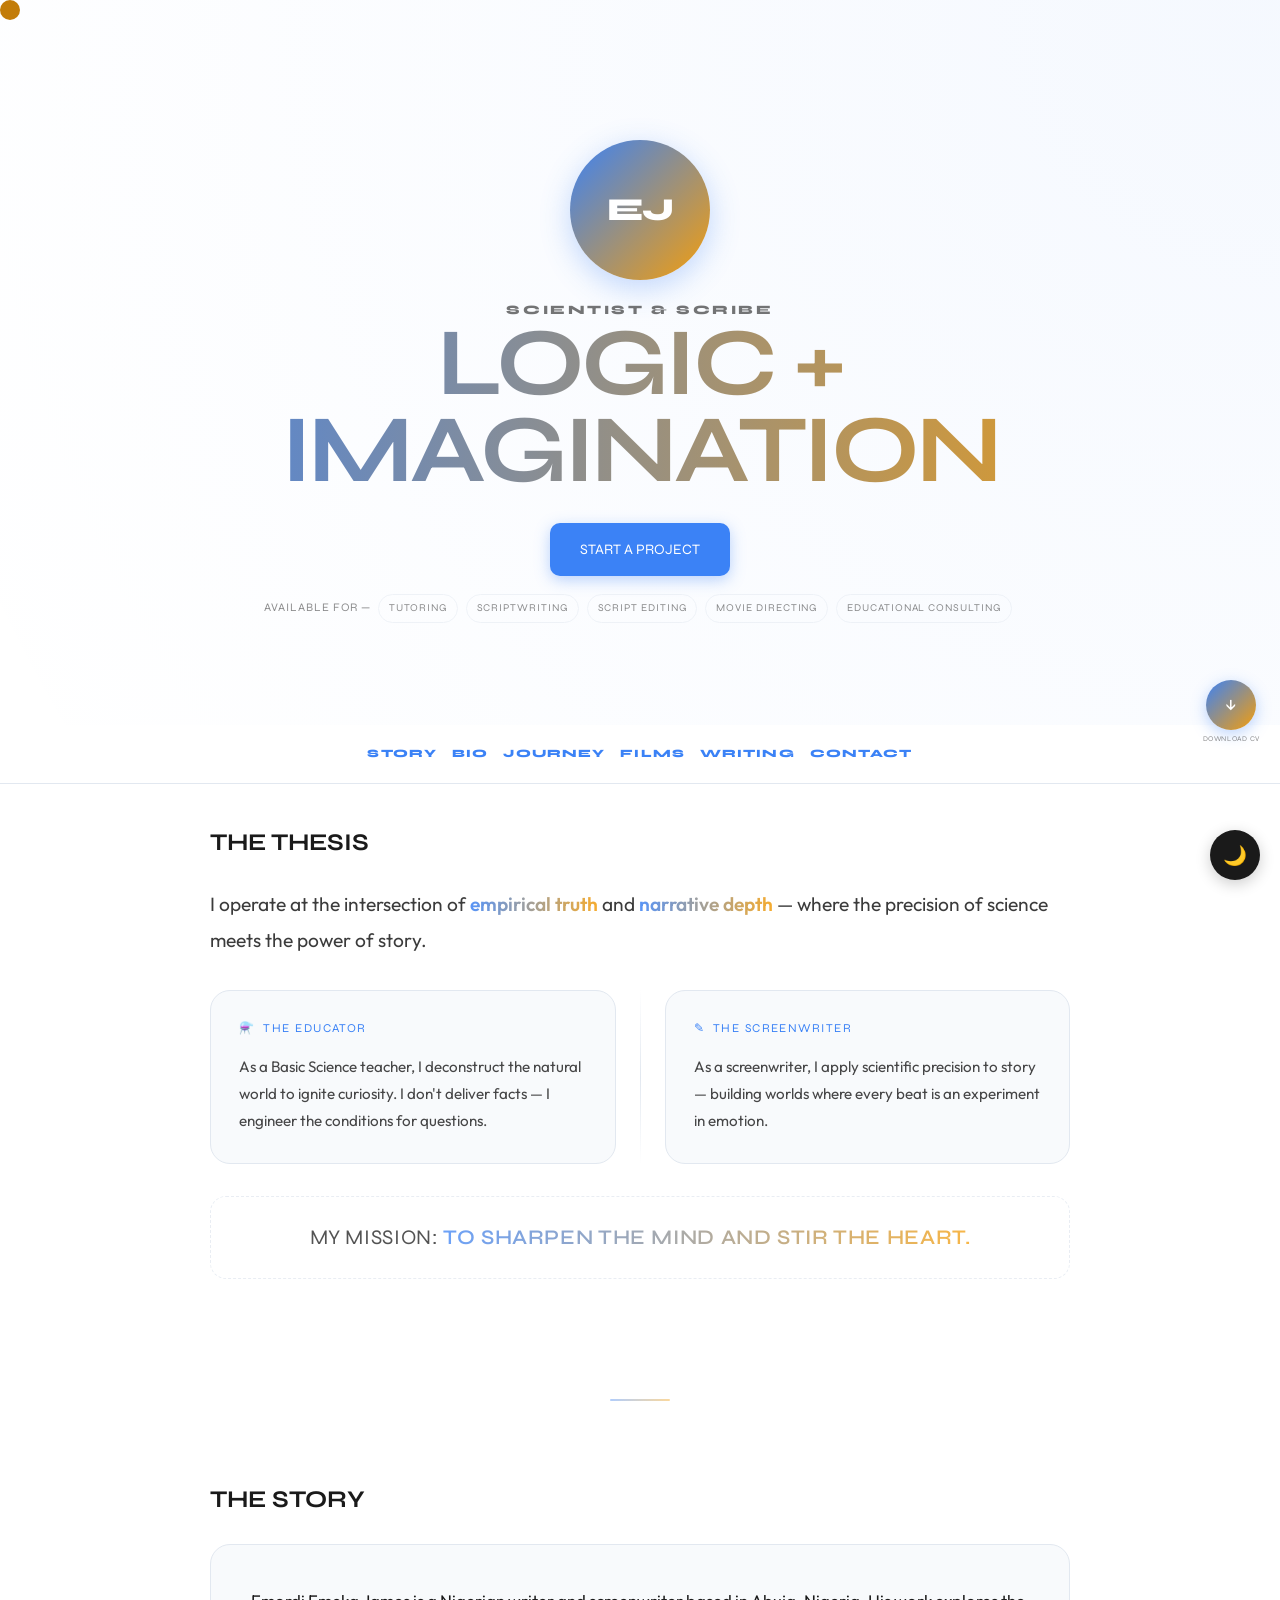
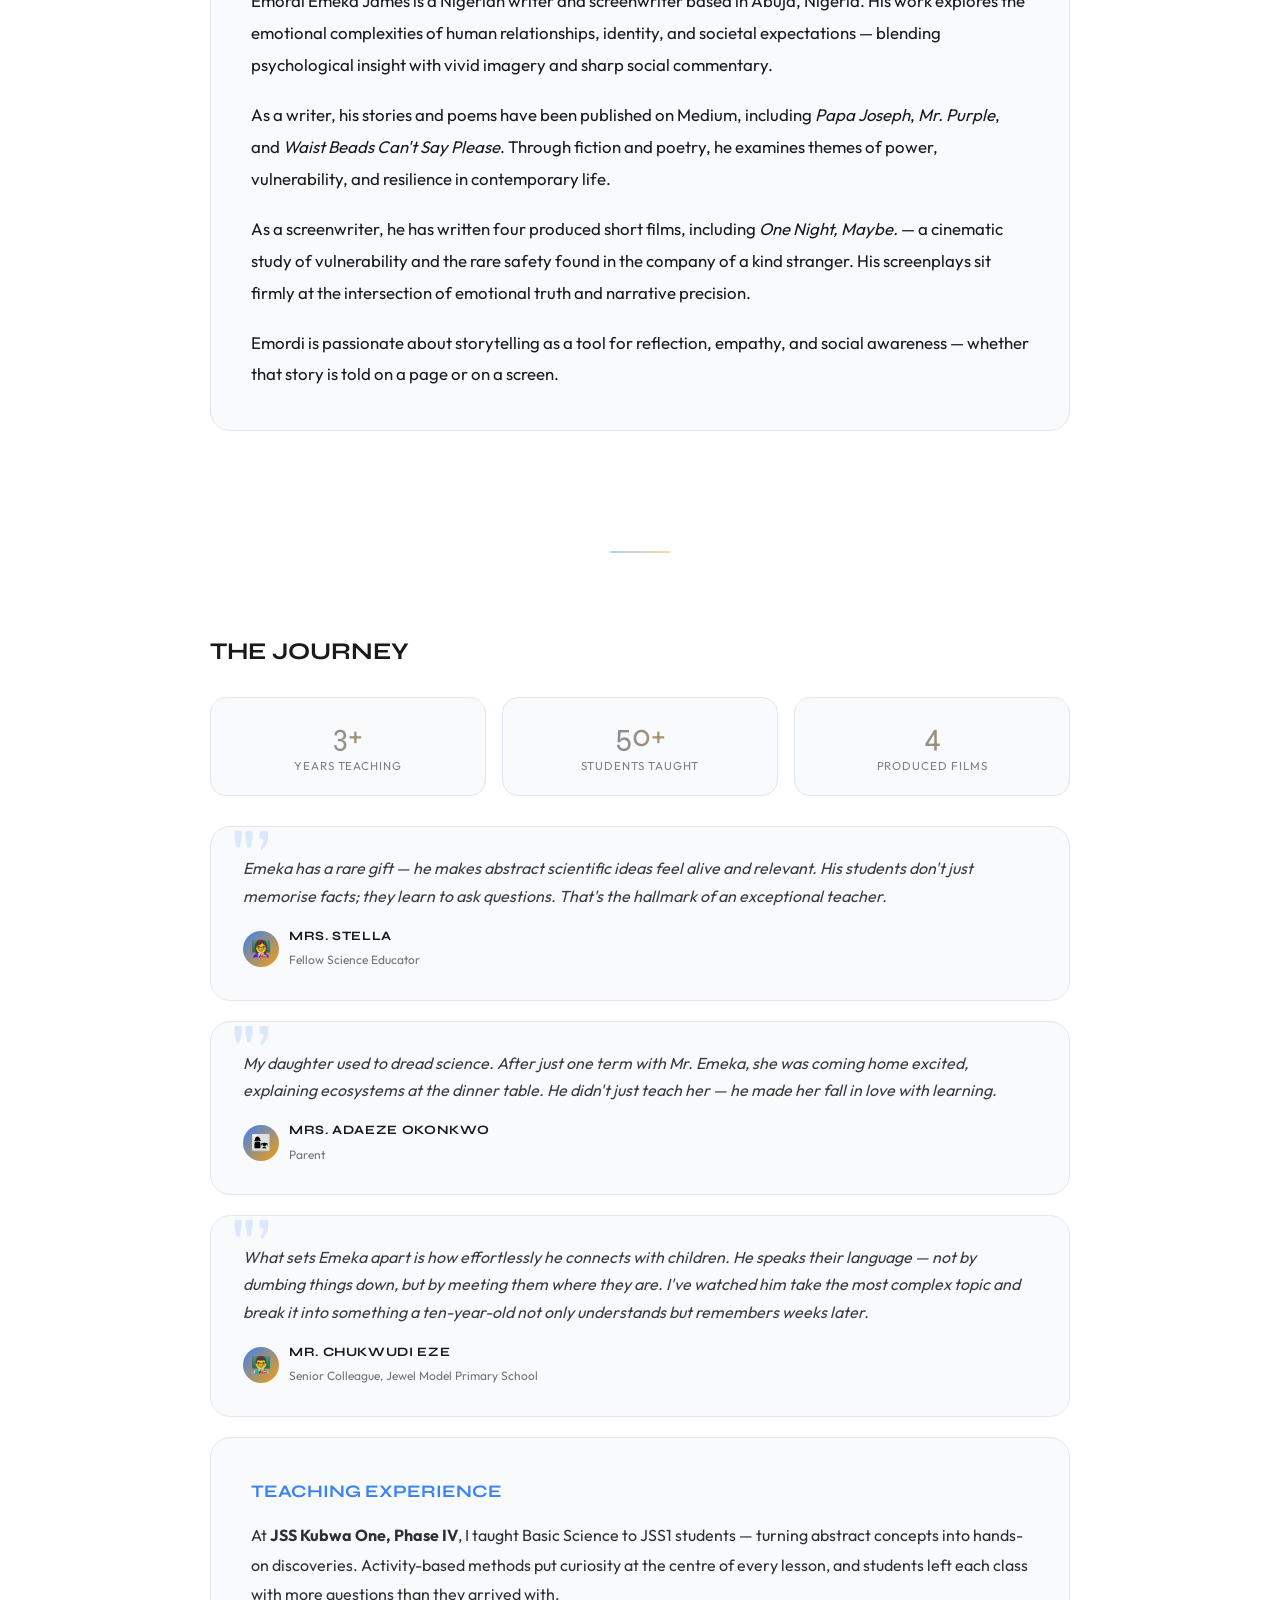
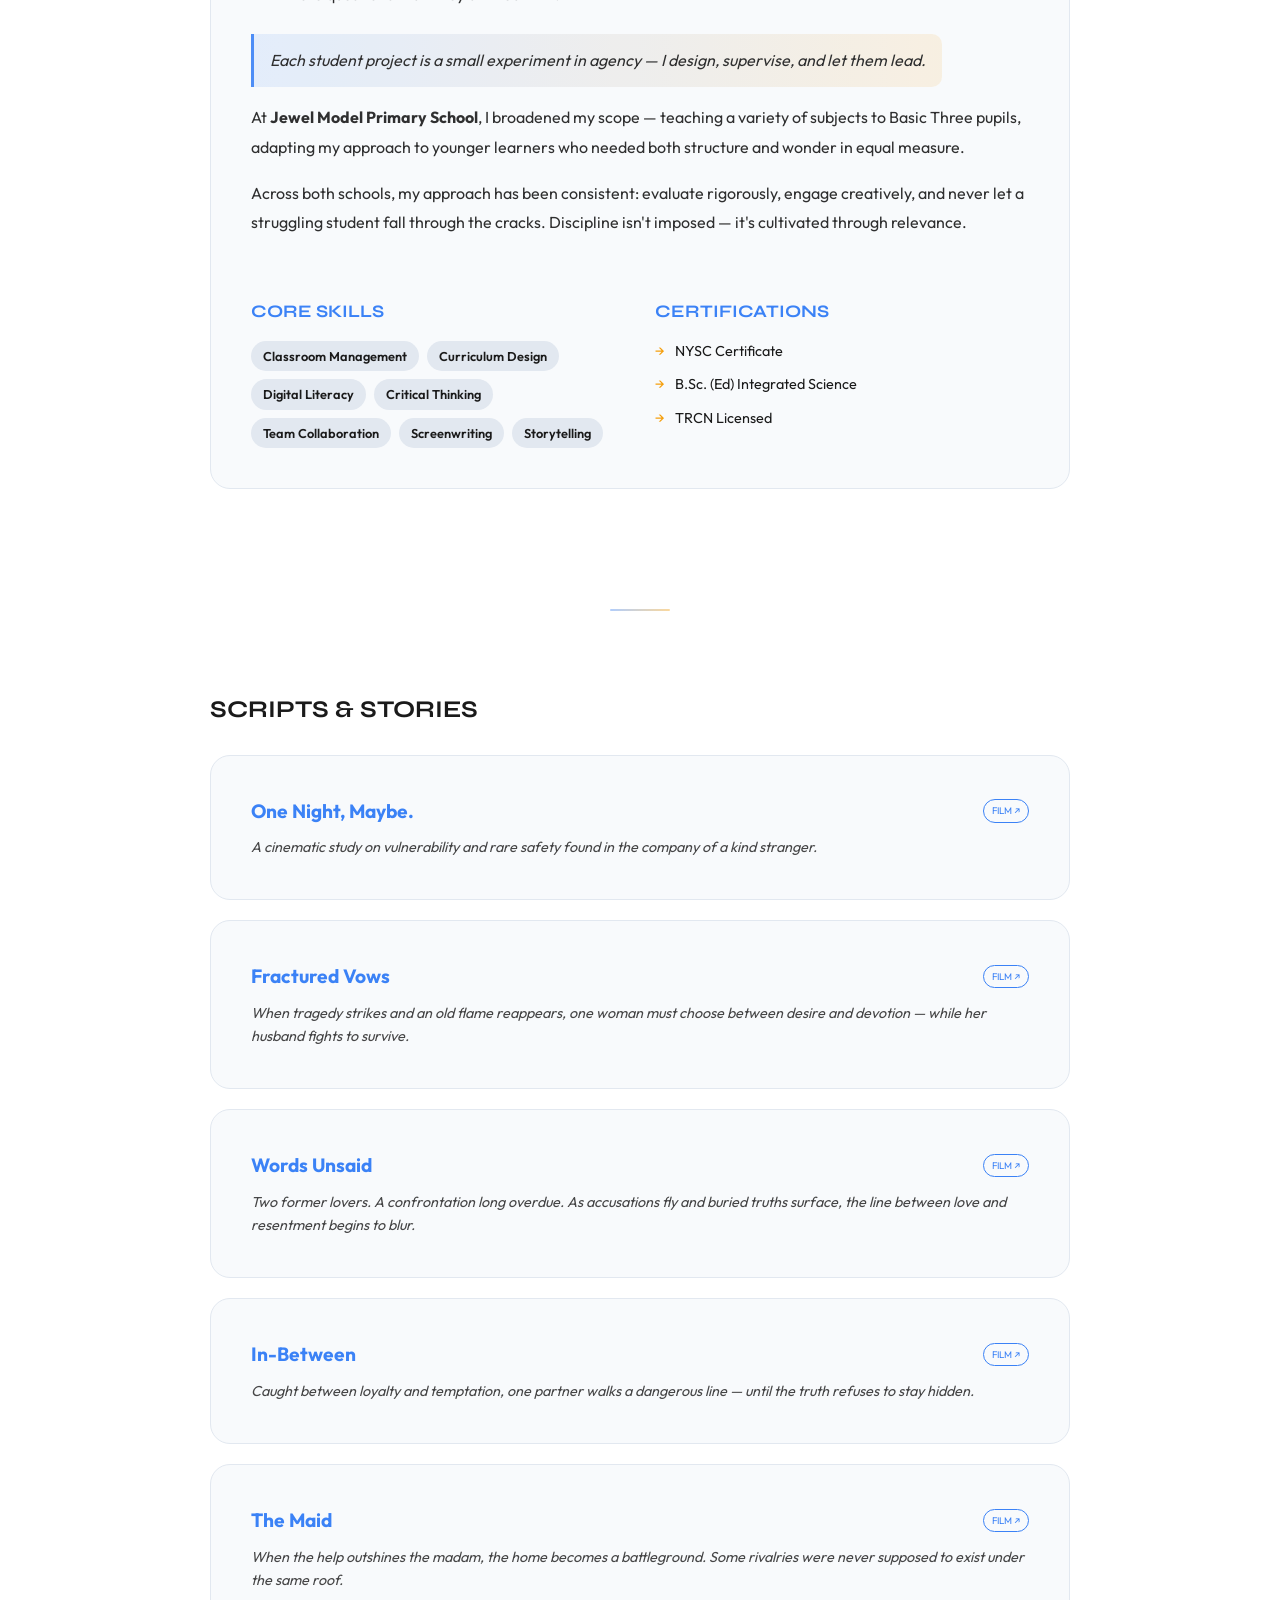
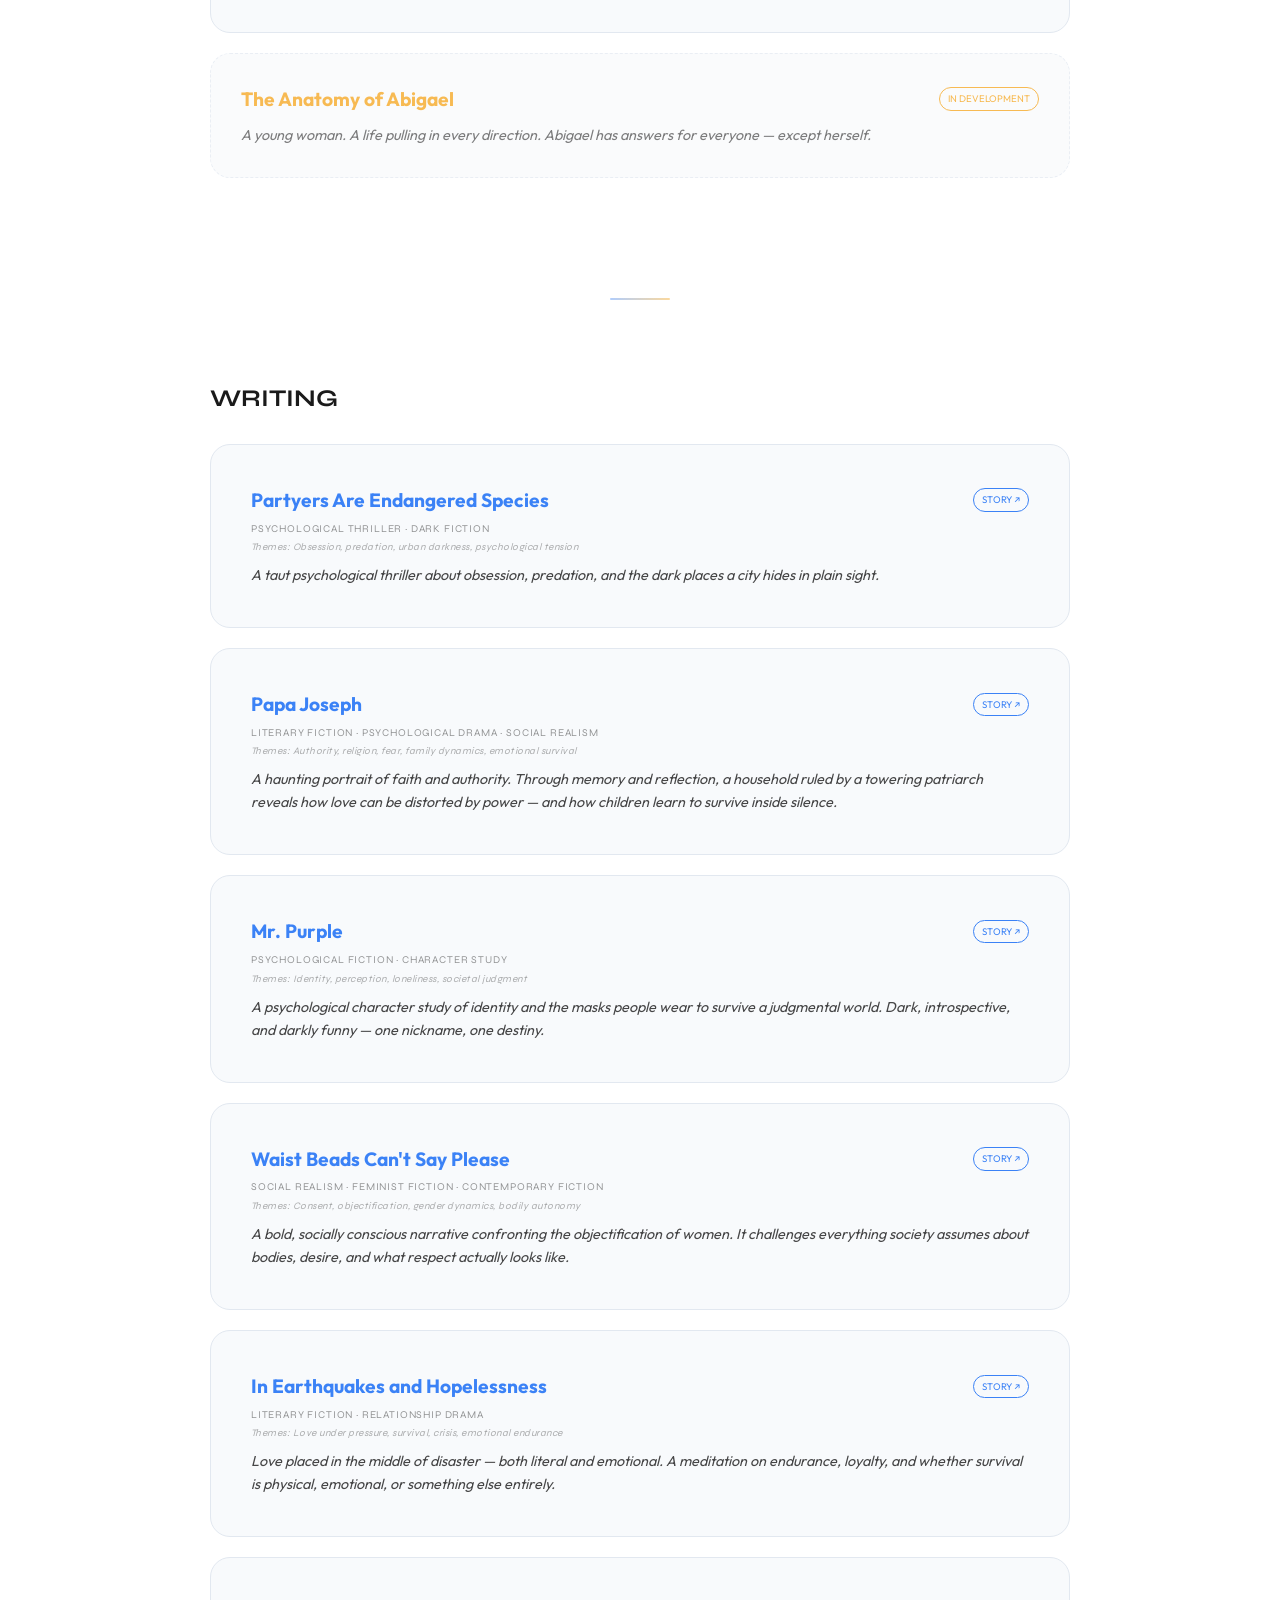
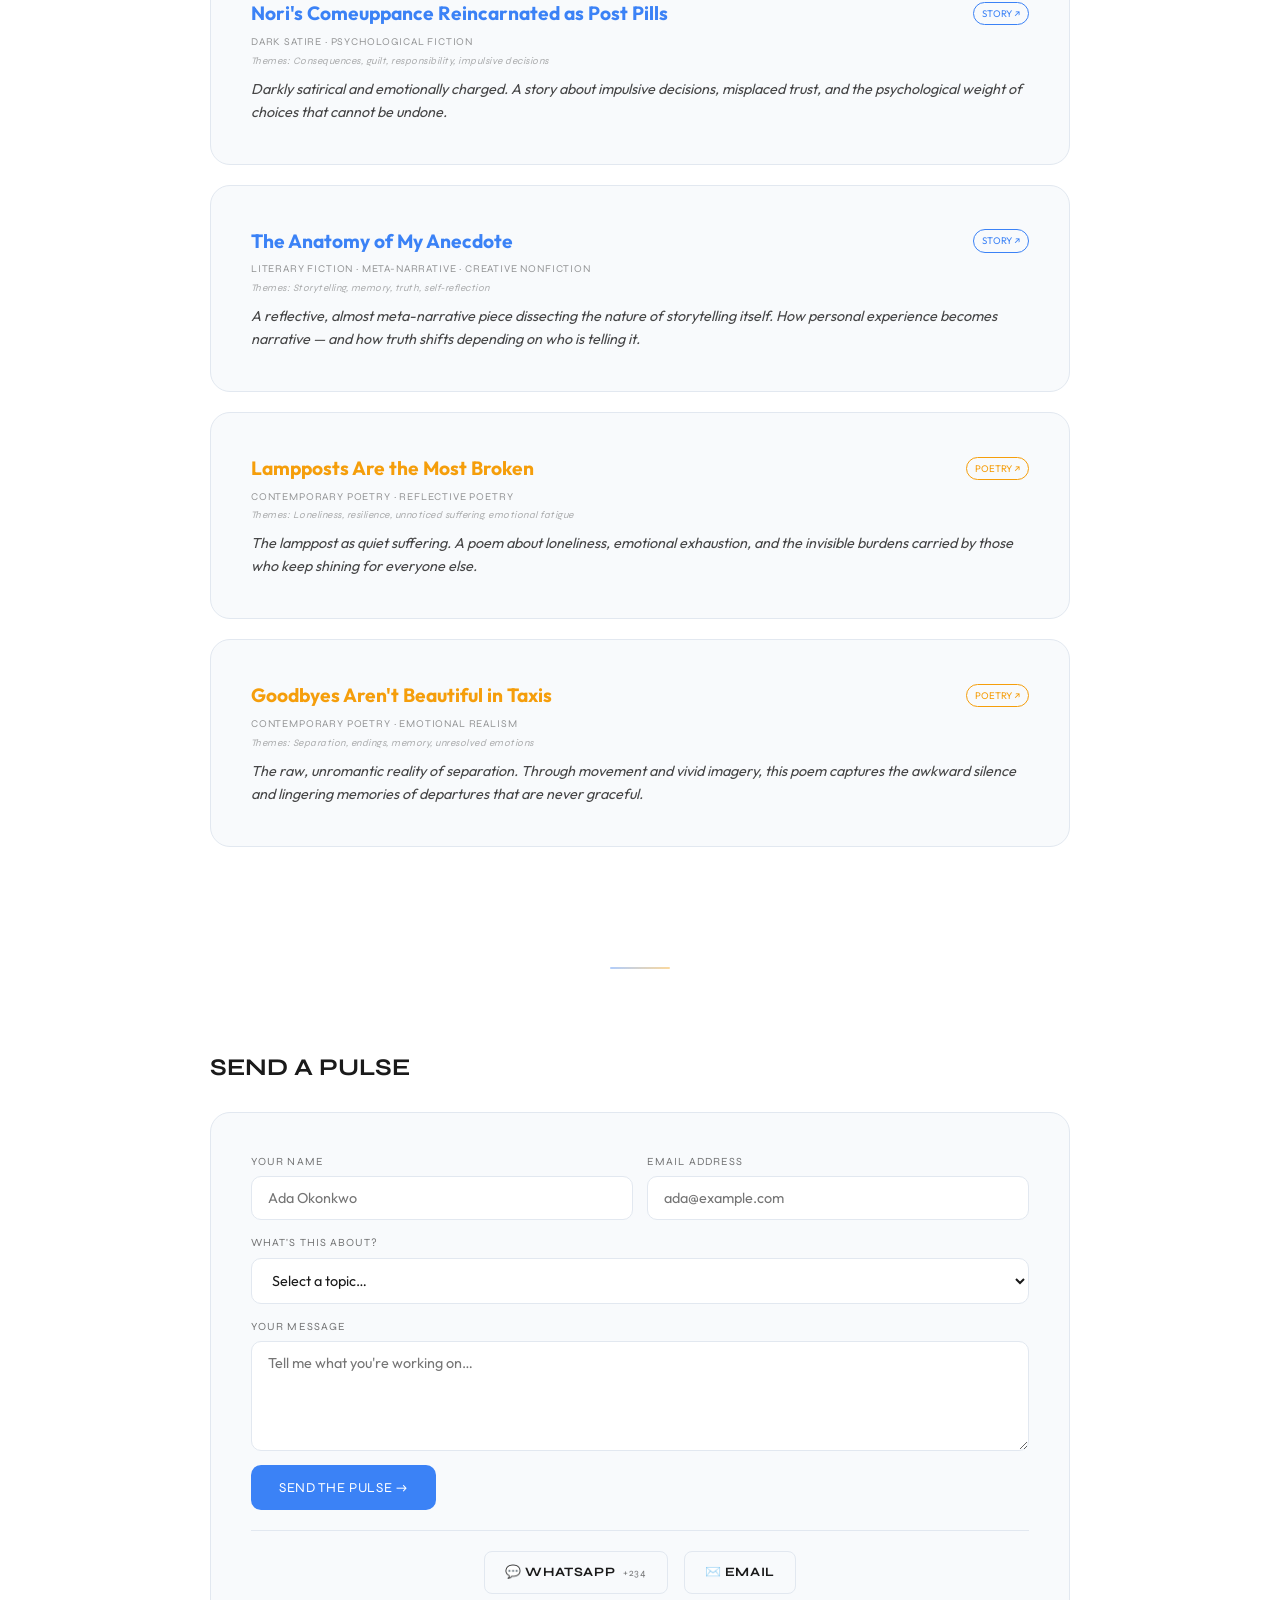
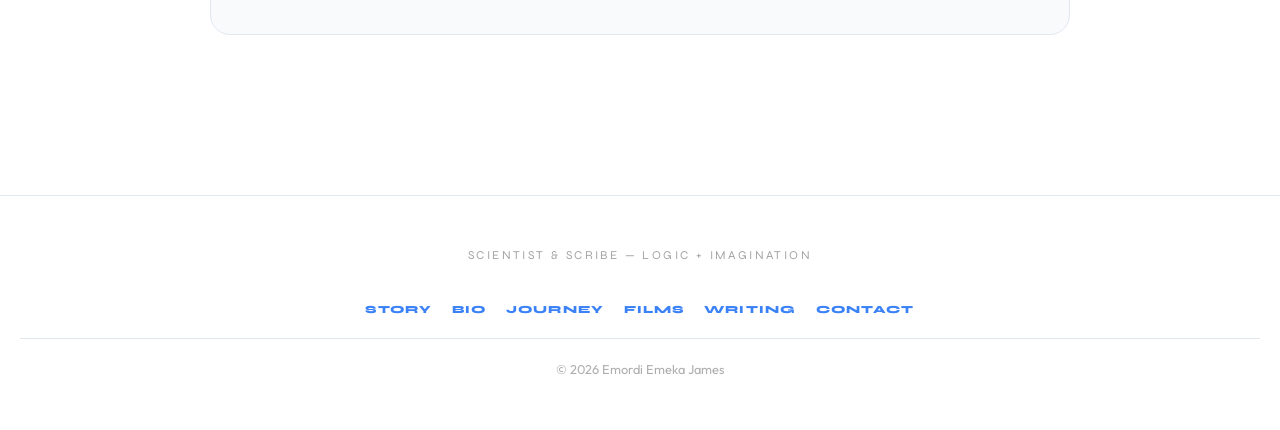
==== index.html @ 3f2570cd "Rename index-1.html to index.html" ====
<!DOCTYPE html>
<html lang="en">
<head>
    <meta charset="UTF-8">
    <meta name="viewport" content="width=device-width, initial-scale=1.0">
    <meta name="description" content="Emordi Emeka James: Basic Science educator and screenwriter blending logic with imagination.">
    <meta name="author" content="Emordi Emeka James">
    <meta property="og:type" content="website">
    <meta property="og:url" content="https://tristanjames.netlify.app">
    <meta property="og:title" content="Emeka James | Scientist &amp; Scribe">
    <meta property="og:description" content="Basic Science educator and screenwriter operating at the intersection of logic and imagination.">
    <meta property="og:image" content="https://tristanjames.netlify.app/og-image.png">
    <meta name="twitter:card" content="summary_large_image">
    <meta name="twitter:title" content="Emeka James | Scientist &amp; Scribe">
    <meta name="twitter:description" content="Basic Science educator and screenwriter operating at the intersection of logic and imagination.">
    <meta name="twitter:image" content="https://tristanjames.netlify.app/og-image.png">
    <title>Emeka James | Scientist &amp; Scribe</title>
    <link rel="preconnect" href="https://fonts.googleapis.com">
    <link rel="preconnect" href="https://fonts.gstatic.com" crossorigin>
    <link href="https://fonts.googleapis.com/css2?family=Syne:wght@700;800&family=Outfit:wght@300;400;600&display=swap" rel="stylesheet">
    <!-- Google Analytics -->
    <script async src="https://www.googletagmanager.com/gtag/js?id=G-C09SP11Z5M"></script>
    <script>
        window.dataLayer = window.dataLayer || [];
        function gtag(){dataLayer.push(arguments);}
        gtag('js', new Date());
        gtag('config', 'G-C09SP11Z5M');
    </script>
    <style>
        :root{--bg:#fff;--text:#1a1a1a;--primary:#3b82f6;--accent:#f59e0b;--card-bg:#f8fafc;--border:#e2e8f0;--hf:'Syne',sans-serif;--bf:'Outfit',sans-serif;--sa:20px}
        body.dark{--bg:#0f172a;--text:#f1f5f9;--primary:#60a5fa;--accent:#fbbf24;--card-bg:#1e293b;--border:#334155}
        *{margin:0;padding:0;box-sizing:border-box;scroll-behavior:smooth}
        #sp{position:fixed;top:0;left:0;height:3px;width:0%;background:linear-gradient(90deg,var(--primary),var(--accent));z-index:9999;transition:width .1s linear}
        #cursor{width:20px;height:20px;background:var(--primary);border-radius:50%;position:fixed;top:0;left:0;pointer-events:none;z-index:9998;mix-blend-mode:difference;transition:transform .1s ease-out;display:none}
        @media(min-width:1024px){#cursor{display:block}body{cursor:none}a,button,.wc,.tc,.ep,#btt{cursor:none}}
        body{font-family:var(--bf);background:var(--bg);color:var(--text);transition:background .4s,color .4s;line-height:1.6;overflow-x:hidden;-webkit-font-smoothing:antialiased}
        header{padding:100px var(--sa) 60px;text-align:center;background:radial-gradient(circle at top right,rgba(59,130,246,.05),transparent)}
        @media(min-width:768px){header{padding:140px var(--sa) 100px}}
        .pp{width:100px;height:100px;border-radius:50%;display:inline-flex;margin:0 auto 20px;box-shadow:0 8px 30px rgba(59,130,246,.3)}
        @media(min-width:768px){.pp{width:140px;height:140px}}
        .ppi{width:100%;height:100%;border-radius:50%;background:linear-gradient(135deg,var(--primary),var(--accent));display:flex;align-items:center;justify-content:center;font-family:var(--hf);font-size:2rem;font-weight:800;color:#fff;letter-spacing:-.02em}
        h1{font-family:var(--hf);font-size:clamp(2.5rem,10vw,6rem);line-height:.9;text-transform:uppercase;letter-spacing:-.04em;background:linear-gradient(90deg,var(--primary),var(--accent));-webkit-background-clip:text;-webkit-text-fill-color:transparent;margin-bottom:24px}
        h2{font-family:var(--hf);text-transform:uppercase;font-size:1.5rem;margin-bottom:25px}
        .tl{font-family:var(--hf);font-size:.8rem;text-transform:uppercase;letter-spacing:.2em;opacity:.6;font-weight:800}
        .af{margin-top:16px;font-size:.72rem;font-family:var(--hf);text-transform:uppercase;letter-spacing:.08em;opacity:.5;line-height:2}
        .af span{display:inline-block;margin:2px 4px;padding:3px 10px;border:1px solid var(--border);border-radius:20px;font-size:.65rem}
        nav{display:flex;justify-content:center;gap:15px;padding:20px;position:sticky;top:0;background:rgba(255,255,255,.9);backdrop-filter:blur(12px);z-index:100;border-bottom:1px solid var(--border);overflow-x:auto;white-space:nowrap}
        body.dark nav{background:rgba(15,23,42,.9)}
        nav::-webkit-scrollbar{display:none}
        nav a{text-decoration:none;color:var(--text);font-family:var(--hf);text-transform:uppercase;font-size:.7rem;letter-spacing:.1em;opacity:.6;transition:.3s}
        nav a.active{opacity:1;color:var(--primary);font-weight:800}
        .con{width:100%;max-width:900px;margin:auto;padding:40px var(--sa)}
        section{margin-bottom:80px}
        @media(min-width:768px){section{margin-bottom:120px}}
        section+section::before{content:'';display:block;width:60px;height:2px;background:linear-gradient(90deg,var(--primary),var(--accent));border-radius:2px;margin:0 auto 60px;opacity:.4}
        @media(min-width:768px){section+section::before{margin-bottom:80px}}
        .fade{opacity:0;transform:translateY(20px);transition:.6s ease-out}
        .fade.show{opacity:1;transform:translateY(0)}
        .ti{font-size:clamp(1rem,3vw,1.2rem);line-height:1.85;margin-bottom:32px;opacity:.85}
        .kw{background:linear-gradient(90deg,var(--primary),var(--accent));-webkit-background-clip:text;-webkit-text-fill-color:transparent;font-weight:600}
        .ts{display:grid;grid-template-columns:1fr;gap:0;margin-bottom:32px}
        @media(min-width:640px){.ts{grid-template-columns:1fr auto 1fr;align-items:stretch}}
        .tp{background:var(--card-bg);border:1px solid var(--border);border-radius:20px;padding:28px}
        .tpl{display:flex;align-items:center;gap:8px;font-family:var(--hf);font-size:.75rem;text-transform:uppercase;letter-spacing:.12em;color:var(--primary);margin-bottom:14px}
        .tpt{font-size:.95rem;line-height:1.8;opacity:.8}
        .td{width:100%;height:1px;background:linear-gradient(90deg,transparent,var(--border),transparent);margin:16px 0}
        @media(min-width:640px){.td{width:1px;height:auto;background:linear-gradient(180deg,transparent,var(--border),transparent);margin:0 24px}}
        .tm{font-family:var(--hf);font-size:clamp(1rem,3vw,1.3rem);text-transform:uppercase;letter-spacing:.03em;opacity:.75;text-align:center;padding:24px;border:1px dashed var(--border);border-radius:16px}
        .wc,.tc{background:var(--card-bg);padding:25px;border-radius:20px;border:1px solid var(--border);margin-bottom:20px}
        @media(min-width:768px){.wc,.tc{padding:40px}}
        .pl{display:block;text-decoration:none;color:inherit;transition:.3s ease}
        @media(hover:hover){.pl:hover .wc{transform:translateY(-5px);border-color:var(--primary)}}
        .sr{display:grid;grid-template-columns:repeat(3,1fr);gap:16px;margin-bottom:30px}
        .sb{background:var(--card-bg);border:1px solid var(--border);border-radius:16px;padding:20px;text-align:center}
        .sn{font-family:var(--hf);font-size:clamp(1.5rem,4vw,2rem);background:linear-gradient(90deg,var(--primary),var(--accent));-webkit-background-clip:text;-webkit-text-fill-color:transparent;display:block;line-height:1.1}
        .sl{font-size:.72rem;text-transform:uppercase;letter-spacing:.08em;opacity:.55;margin-top:4px}
        .tsc{background:var(--card-bg);border:1px solid var(--border);border-radius:20px;padding:28px 32px;margin-bottom:20px;position:relative}
        .tsc::before{content:'"\2019';font-family:var(--hf);font-size:5rem;color:var(--primary);opacity:.15;position:absolute;top:-10px;left:20px;line-height:1}
        .tst{font-style:italic;font-size:1rem;line-height:1.7;opacity:.85;margin-bottom:16px}
        .tsa{display:flex;align-items:center;gap:10px}
        .tsav{width:36px;height:36px;border-radius:50%;background:linear-gradient(135deg,var(--primary),var(--accent));display:flex;align-items:center;justify-content:center;font-size:1rem;flex-shrink:0}
        .tsai strong{display:block;font-family:var(--hf);font-size:.8rem;text-transform:uppercase;letter-spacing:.05em}
        .tsai span{font-size:.75rem;opacity:.6}
        .jg{display:grid;grid-template-columns:1fr;gap:30px}
        .ji h3{font-family:var(--hf);text-transform:uppercase;font-size:1.1rem;color:var(--primary);margin-bottom:15px}
        .tn{font-size:1rem;line-height:1.85;color:var(--text);opacity:.9}
        .tn p{margin-bottom:16px}
        .tn p:last-child{margin-bottom:0}
        .th{display:inline-block;background:linear-gradient(90deg,rgba(59,130,246,.12),rgba(245,158,11,.12));border-left:3px solid var(--primary);padding:12px 16px;border-radius:0 10px 10px 0;margin:8px 0 16px;font-style:italic}
        .el{list-style:none}
        .el li{position:relative;padding-left:20px;margin-bottom:12px;font-size:.9rem;line-height:1.5}
        .el li::before{content:"\2192";position:absolute;left:0;color:var(--accent)}
        .pc{display:flex;flex-wrap:wrap;gap:8px;margin-top:10px}
        .ep{padding:5px 12px;background:var(--border);border-radius:50px;font-size:.8rem;font-weight:600}
        .btn{font-family:var(--hf);text-transform:uppercase;background:var(--primary);color:#fff;padding:15px 30px;border-radius:10px;text-decoration:none;display:inline-block;font-size:.9rem;transition:transform .2s ease,box-shadow .2s ease,opacity .2s ease;box-shadow:0 4px 15px rgba(59,130,246,.35)}
        .btn:hover{transform:translateY(-3px);box-shadow:0 8px 25px rgba(59,130,246,.45);opacity:.92}
        .cf{display:flex;flex-direction:column;gap:14px}
        .fr{display:grid;grid-template-columns:1fr;gap:14px}
        @media(min-width:600px){.fr{grid-template-columns:1fr 1fr}}
        .fg{display:flex;flex-direction:column;gap:6px}
        .fg label{font-family:var(--hf);font-size:.68rem;text-transform:uppercase;letter-spacing:.1em;opacity:.6}
        .fg input,.fg textarea,.fg select{background:var(--bg);border:1px solid var(--border);border-radius:10px;padding:12px 16px;font-family:var(--bf);font-size:.9rem;color:var(--text);transition:border-color .2s;outline:none;width:100%}
        .fg input:focus,.fg textarea:focus,.fg select:focus{border-color:var(--primary)}
        .fg textarea{resize:vertical;min-height:110px}
        .fs-btn{font-family:var(--hf);text-transform:uppercase;background:var(--primary);color:#fff;padding:14px 28px;border-radius:10px;border:none;font-size:.85rem;letter-spacing:.05em;align-self:flex-start;transition:opacity .2s,transform .2s}
        .fs-btn:hover{opacity:.88;transform:translateY(-1px)}
        .fs-btn:disabled{opacity:.5}
        .fsucc{display:none;text-align:center;padding:20px;color:#22c55e;font-family:var(--hf);font-size:.9rem;text-transform:uppercase;letter-spacing:.05em}
        .cl{display:flex;flex-wrap:wrap;gap:16px;margin-top:20px;padding-top:20px;border-top:1px solid var(--border);justify-content:center}
        .clb{text-decoration:none;font-family:var(--hf);font-weight:700;font-size:.8rem;text-transform:uppercase;letter-spacing:.05em;padding:10px 20px;border-radius:8px;border:1px solid var(--border);color:var(--text);transition:.2s}
        .clb:hover{border-color:var(--primary);color:var(--primary)}
        .cls{font-size:.65rem;opacity:.55;margin-left:4px;font-weight:400}
        .tog{position:fixed;bottom:20px;right:20px;width:50px;height:50px;border-radius:50%;background:var(--text);color:var(--bg);border:none;z-index:1000;display:flex;align-items:center;justify-content:center;box-shadow:0 4px 15px rgba(0,0,0,.2);font-size:1.2rem}
        #btt{position:fixed;bottom:85px;right:20px;width:50px;height:50px;border-radius:50%;background:var(--primary);color:#fff;border:none;z-index:1000;display:flex;align-items:center;justify-content:center;font-size:1.2rem;opacity:0;visibility:hidden;transition:.3s;box-shadow:0 4px 15px rgba(59,130,246,.3)}
        #btt.visible{opacity:1;visibility:visible}
        #cvBtn{position:fixed;bottom:155px;right:20px;z-index:1000;display:flex;flex-direction:column;align-items:center;gap:3px;text-decoration:none}
        #cvBtn .cv-circle{width:50px;height:50px;border-radius:50%;background:linear-gradient(135deg,var(--primary),var(--accent));color:#fff;display:flex;align-items:center;justify-content:center;font-size:1.1rem;box-shadow:0 4px 15px rgba(59,130,246,.35);transition:transform .2s ease,box-shadow .2s ease}
        #cvBtn:hover .cv-circle{transform:translateY(-2px);box-shadow:0 8px 20px rgba(59,130,246,.45)}
        #cvBtn .cv-label{font-family:var(--hf);font-size:.45rem;text-transform:uppercase;letter-spacing:.08em;color:var(--text);opacity:.5;white-space:nowrap}
        footer{text-align:center;padding:50px 20px;border-top:1px solid var(--border);font-size:.8rem}
        .ftl{font-family:var(--hf);font-size:.75rem;text-transform:uppercase;letter-spacing:.2em;opacity:.4;margin-bottom:16px}
        .fn{display:flex;justify-content:center;gap:20px;margin-bottom:20px;flex-wrap:wrap}
        .fn a{text-decoration:none;color:var(--text);font-family:var(--hf);font-size:.68rem;text-transform:uppercase;letter-spacing:.1em;opacity:.45;transition:opacity .2s}
        .fn a:hover{opacity:1;color:var(--primary)}
        .fc{opacity:.35}
    </style>
</head>
<body>
<div id="sp"></div>
<div id="cursor"></div>
<button class="tog" id="dtog" onclick="toggleDarkMode()" aria-label="Switch to Dark Mode">&#127769;</button>
<button id="btt" onclick="scrollToTop()" aria-label="Back to Top">&#8593;</button>
<a id="cvBtn" href="emeka_james_cv.pdf" download="Emordi_Emeka_James_CV.pdf" aria-label="Download CV">
    <div class="cv-circle">&#8595;</div>
    <span class="cv-label">Download CV</span>
</a>

<header class="fade">
    <div class="pp"><div class="ppi">EJ</div></div>
    <p class="tl">Scientist &amp; Scribe</p>
    <h1>LOGIC +<br>IMAGINATION</h1>
    <div style="margin-top:30px">
        <a href="#contact" class="btn">Start a Project</a>
        <div class="af">
            Available for &mdash;
            <span>Tutoring</span><span>Scriptwriting</span><span>Script Editing</span><span>Movie Directing</span><span>Educational Consulting</span>
        </div>
    </div>
</header>

<nav id="navbar">
    <a href="#about" class="active">Story</a>
    <a href="#bio">Bio</a>
    <a href="#journey">Journey</a>
    <a href="#portfolio">Films</a>
    <a href="#writing">Writing</a>
    <a href="#contact">Contact</a>
</nav>

<div class="con">

    <section id="about" class="fade">
        <h2>The Thesis</h2>
        <div class="ti">
            I operate at the intersection of <span class="kw">empirical truth</span> and <span class="kw">narrative depth</span> &mdash; where the precision of science meets the power of story.
        </div>
        <div class="ts">
            <div class="tp">
                <div class="tpl"><span>&#9879;&#65039;</span><span>The Educator</span></div>
                <p class="tpt">As a Basic Science teacher, I deconstruct the natural world to ignite curiosity. I don&apos;t deliver facts &mdash; I engineer the conditions for questions.</p>
            </div>
            <div class="td"></div>
            <div class="tp">
                <div class="tpl"><span>&#9998;&#65039;</span><span>The Screenwriter</span></div>
                <p class="tpt">As a screenwriter, I apply scientific precision to story &mdash; building worlds where every beat is an experiment in emotion.</p>
            </div>
        </div>
        <div class="tm">My mission: <span class="kw">to sharpen the mind and stir the heart.</span></div>
    </section>

    <section id="bio" class="fade">
        <h2>The Story</h2>
        <div class="wc" style="line-height:1.9;font-size:clamp(.95rem,2.5vw,1.05rem)">
            <p style="margin-bottom:18px">Emordi Emeka James is a Nigerian writer and screenwriter based in Abuja, Nigeria. His work explores the emotional complexities of human relationships, identity, and societal expectations &mdash; blending psychological insight with vivid imagery and sharp social commentary.</p>
            <p style="margin-bottom:18px">As a writer, his stories and poems have been published on Medium, including <em>Papa Joseph</em>, <em>Mr. Purple</em>, and <em>Waist Beads Can&apos;t Say Please</em>. Through fiction and poetry, he examines themes of power, vulnerability, and resilience in contemporary life.</p>
            <p style="margin-bottom:18px">As a screenwriter, he has written four produced short films, including <em>One Night, Maybe.</em> &mdash; a cinematic study of vulnerability and the rare safety found in the company of a kind stranger. His screenplays sit firmly at the intersection of emotional truth and narrative precision.</p>
            <p>Emordi is passionate about storytelling as a tool for reflection, empathy, and social awareness &mdash; whether that story is told on a page or on a screen.</p>
        </div>
    </section>

    <section id="journey" class="fade">
        <h2>The Journey</h2>
        <div class="sr">
            <div class="sb"><span class="sn">3+</span><div class="sl">Years Teaching</div></div>
            <div class="sb"><span class="sn">50+</span><div class="sl">Students Taught</div></div>
            <div class="sb"><span class="sn">4</span><div class="sl">Produced Films</div></div>
        </div>

        <div class="tsc">
            <p class="tst">Emeka has a rare gift &mdash; he makes abstract scientific ideas feel alive and relevant. His students don&apos;t just memorise facts; they learn to ask questions. That&apos;s the hallmark of an exceptional teacher.</p>
            <div class="tsa"><div class="tsav">&#128105;&#8205;&#127979;</div><div class="tsai"><strong>Mrs. Stella</strong><span>Fellow Science Educator</span></div></div>
        </div>

        <div class="tsc">
            <p class="tst">My daughter used to dread science. After just one term with Mr. Emeka, she was coming home excited, explaining ecosystems at the dinner table. He didn&apos;t just teach her &mdash; he made her fall in love with learning.</p>
            <div class="tsa"><div class="tsav">&#128105;&#8205;&#128103;</div><div class="tsai"><strong>Mrs. Adaeze Okonkwo</strong><span>Parent</span></div></div>
        </div>

        <div class="tsc">
            <p class="tst">What sets Emeka apart is how effortlessly he connects with children. He speaks their language &mdash; not by dumbing things down, but by meeting them where they are. I&apos;ve watched him take the most complex topic and break it into something a ten-year-old not only understands but remembers weeks later.</p>
            <div class="tsa"><div class="tsav">&#128104;&#8205;&#127979;</div><div class="tsai"><strong>Mr. Chukwudi Eze</strong><span>Senior Colleague, Jewel Model Primary School</span></div></div>
        </div>

        <div class="tc">
            <div class="jg">
                <div class="ji">
                    <h3>Teaching Experience</h3>
                    <div class="tn">
                        <p>At <strong>JSS Kubwa One, Phase IV</strong>, I taught Basic Science to JSS1 students &mdash; turning abstract concepts into hands-on discoveries. Activity-based methods put curiosity at the centre of every lesson, and students left each class with more questions than they arrived with.</p>
                        <div class="th">Each student project is a small experiment in agency &mdash; I design, supervise, and let them lead.</div>
                        <p>At <strong>Jewel Model Primary School</strong>, I broadened my scope &mdash; teaching a variety of subjects to Basic Three pupils, adapting my approach to younger learners who needed both structure and wonder in equal measure.</p>
                        <p>Across both schools, my approach has been consistent: evaluate rigorously, engage creatively, and never let a struggling student fall through the cracks. Discipline isn&apos;t imposed &mdash; it&apos;s cultivated through relevance.</p>
                    </div>
                </div>
                <div style="display:grid;grid-template-columns:repeat(auto-fit,minmax(200px,1fr));gap:30px;margin-top:30px">
                    <div class="ji">
                        <h3>Core Skills</h3>
                        <div class="pc">
                            <span class="ep">Classroom Management</span><span class="ep">Curriculum Design</span><span class="ep">Digital Literacy</span><span class="ep">Critical Thinking</span><span class="ep">Team Collaboration</span><span class="ep">Screenwriting</span><span class="ep">Storytelling</span>
                        </div>
                    </div>
                    <div class="ji">
                        <h3>Certifications</h3>
                        <ul class="el" style="font-size:.85rem">
                            <li>NYSC Certificate</li>
                            <li>B.Sc. (Ed) Integrated Science</li>
                            <li>TRCN Licensed</li>
                        </ul>
                    </div>
                </div>
            </div>
        </div>
    </section>

    <section id="portfolio" class="fade">
        <h2>Scripts &amp; Stories</h2>
        <a href="https://www.youtube.com/watch?v=LPE3QhY8UKk" target="_blank" rel="noopener noreferrer" class="pl">
            <div class="wc">
                <div style="display:flex;justify-content:space-between;align-items:center">
                    <h3 style="color:var(--primary);font-size:1.2rem">One Night, Maybe.</h3>
                    <span style="font-size:.6rem;border:1px solid var(--primary);padding:3px 8px;border-radius:20px;color:var(--primary)">FILM &#8599;</span>
                </div>
                <p style="margin-top:10px;font-style:italic;opacity:.8;font-size:.9rem">A cinematic study on vulnerability and rare safety found in the company of a kind stranger.</p>
            </div>
        </a>
        <a href="https://youtu.be/xqqYzvwyC_0" target="_blank" rel="noopener noreferrer" class="pl">
            <div class="wc">
                <div style="display:flex;justify-content:space-between;align-items:center">
                    <h3 style="color:var(--primary);font-size:1.2rem">Fractured Vows</h3>
                    <span style="font-size:.6rem;border:1px solid var(--primary);padding:3px 8px;border-radius:20px;color:var(--primary)">FILM &#8599;</span>
                </div>
                <p style="margin-top:10px;font-style:italic;opacity:.8;font-size:.9rem">When tragedy strikes and an old flame reappears, one woman must choose between desire and devotion — while her husband fights to survive.</p>
            </div>
        </a>
        <a href="https://youtu.be/fPkxEl9gLGw" target="_blank" rel="noopener noreferrer" class="pl">
            <div class="wc">
                <div style="display:flex;justify-content:space-between;align-items:center">
                    <h3 style="color:var(--primary);font-size:1.2rem">Words Unsaid</h3>
                    <span style="font-size:.6rem;border:1px solid var(--primary);padding:3px 8px;border-radius:20px;color:var(--primary)">FILM &#8599;</span>
                </div>
                <p style="margin-top:10px;font-style:italic;opacity:.8;font-size:.9rem">Two former lovers. A confrontation long overdue. As accusations fly and buried truths surface, the line between love and resentment begins to blur.</p>
            </div>
        </a>
        <a href="https://youtu.be/LvERyt85oGg" target="_blank" rel="noopener noreferrer" class="pl">
            <div class="wc">
                <div style="display:flex;justify-content:space-between;align-items:center">
                    <h3 style="color:var(--primary);font-size:1.2rem">In-Between</h3>
                    <span style="font-size:.6rem;border:1px solid var(--primary);padding:3px 8px;border-radius:20px;color:var(--primary)">FILM &#8599;</span>
                </div>
                <p style="margin-top:10px;font-style:italic;opacity:.8;font-size:.9rem">Caught between loyalty and temptation, one partner walks a dangerous line — until the truth refuses to stay hidden.</p>
            </div>
        </a>
        <a href="https://youtu.be/mVM9DVnJOVU" target="_blank" rel="noopener noreferrer" class="pl">
            <div class="wc">
                <div style="display:flex;justify-content:space-between;align-items:center">
                    <h3 style="color:var(--primary);font-size:1.2rem">The Maid</h3>
                    <span style="font-size:.6rem;border:1px solid var(--primary);padding:3px 8px;border-radius:20px;color:var(--primary)">FILM &#8599;</span>
                </div>
                <p style="margin-top:10px;font-style:italic;opacity:.8;font-size:.9rem">When the help outshines the madam, the home becomes a battleground. Some rivalries were never supposed to exist under the same roof.</p>
            </div>
        </a>

        <div class="wc" style="border-style:dashed;opacity:.7;padding:30px">
            <div style="display:flex;justify-content:space-between;align-items:center">
                <h3 style="color:var(--accent);font-size:1.2rem">The Anatomy of Abigael</h3>
                <span style="font-size:.6rem;border:1px solid var(--accent);padding:3px 8px;border-radius:20px;color:var(--accent)">IN DEVELOPMENT</span>
            </div>
            <p style="margin-top:10px;font-style:italic;opacity:.8;font-size:.9rem">A young woman. A life pulling in every direction. Abigael has answers for everyone &mdash; except herself.</p>
        </div>
    </section>

    <section id="writing" class="fade">
        <h2>Writing</h2>

        <a href="https://medium.com/illumination/partyers-are-endangered-species-2b2861872145" target="_blank" rel="noopener noreferrer" class="pl">
            <div class="wc">
                <div style="display:flex;justify-content:space-between;align-items:center">
                    <h3 style="color:var(--primary);font-size:1.2rem">Partyers Are Endangered Species</h3>
                    <span style="font-size:.6rem;border:1px solid var(--primary);padding:3px 8px;border-radius:20px;color:var(--primary)">STORY &#8599;</span>
                </div>
                <p style="margin-top:5px;font-size:.65rem;opacity:.45;font-family:var(--hf);text-transform:uppercase;letter-spacing:.08em">Psychological Thriller &middot; Dark Fiction</p>
                <p style="margin-top:3px;font-size:.62rem;opacity:.35;font-family:var(--hf);letter-spacing:.05em"><em>Themes: Obsession, predation, urban darkness, psychological tension</em></p>
                <p style="margin-top:8px;font-style:italic;opacity:.8;font-size:.9rem">A taut psychological thriller about obsession, predation, and the dark places a city hides in plain sight.</p>
            </div>
        </a>

        <a href="https://medium.com/@tristanwrites/papa-joseph-c43ccc4b93ce" target="_blank" rel="noopener noreferrer" class="pl">
            <div class="wc">
                <div style="display:flex;justify-content:space-between;align-items:center">
                    <h3 style="color:var(--primary);font-size:1.2rem">Papa Joseph</h3>
                    <span style="font-size:.6rem;border:1px solid var(--primary);padding:3px 8px;border-radius:20px;color:var(--primary)">STORY &#8599;</span>
                </div>
                <p style="margin-top:5px;font-size:.65rem;opacity:.45;font-family:var(--hf);text-transform:uppercase;letter-spacing:.08em">Literary Fiction &middot; Psychological Drama &middot; Social Realism</p>
                <p style="margin-top:3px;font-size:.62rem;opacity:.35;font-family:var(--hf);letter-spacing:.05em"><em>Themes: Authority, religion, fear, family dynamics, emotional survival</em></p>
                <p style="margin-top:8px;font-style:italic;opacity:.8;font-size:.9rem">A haunting portrait of faith and authority. Through memory and reflection, a household ruled by a towering patriarch reveals how love can be distorted by power &mdash; and how children learn to survive inside silence.</p>
            </div>
        </a>

        <a href="https://medium.com/illumination/mr-purple-b73ccb960dfb" target="_blank" rel="noopener noreferrer" class="pl">
            <div class="wc">
                <div style="display:flex;justify-content:space-between;align-items:center">
                    <h3 style="color:var(--primary);font-size:1.2rem">Mr. Purple</h3>
                    <span style="font-size:.6rem;border:1px solid var(--primary);padding:3px 8px;border-radius:20px;color:var(--primary)">STORY &#8599;</span>
                </div>
                <p style="margin-top:5px;font-size:.65rem;opacity:.45;font-family:var(--hf);text-transform:uppercase;letter-spacing:.08em">Psychological Fiction &middot; Character Study</p>
                <p style="margin-top:3px;font-size:.62rem;opacity:.35;font-family:var(--hf);letter-spacing:.05em"><em>Themes: Identity, perception, loneliness, societal judgment</em></p>
                <p style="margin-top:8px;font-style:italic;opacity:.8;font-size:.9rem">A psychological character study of identity and the masks people wear to survive a judgmental world. Dark, introspective, and darkly funny &mdash; one nickname, one destiny.</p>
            </div>
        </a>

        <a href="https://medium.com/@tristanwrites/waist-beads-cant-say-please-f1e951b25b71" target="_blank" rel="noopener noreferrer" class="pl">
            <div class="wc">
                <div style="display:flex;justify-content:space-between;align-items:center">
                    <h3 style="color:var(--primary);font-size:1.2rem">Waist Beads Can&apos;t Say Please</h3>
                    <span style="font-size:.6rem;border:1px solid var(--primary);padding:3px 8px;border-radius:20px;color:var(--primary)">STORY &#8599;</span>
                </div>
                <p style="margin-top:5px;font-size:.65rem;opacity:.45;font-family:var(--hf);text-transform:uppercase;letter-spacing:.08em">Social Realism &middot; Feminist Fiction &middot; Contemporary Fiction</p>
                <p style="margin-top:3px;font-size:.62rem;opacity:.35;font-family:var(--hf);letter-spacing:.05em"><em>Themes: Consent, objectification, gender dynamics, bodily autonomy</em></p>
                <p style="margin-top:8px;font-style:italic;opacity:.8;font-size:.9rem">A bold, socially conscious narrative confronting the objectification of women. It challenges everything society assumes about bodies, desire, and what respect actually looks like.</p>
            </div>
        </a>

        <a href="https://medium.com/@tristanwrites/til-the-rescue-team-do-us-apart-1f4a03d780d3" target="_blank" rel="noopener noreferrer" class="pl">
            <div class="wc">
                <div style="display:flex;justify-content:space-between;align-items:center">
                    <h3 style="color:var(--primary);font-size:1.2rem">In Earthquakes and Hopelessness</h3>
                    <span style="font-size:.6rem;border:1px solid var(--primary);padding:3px 8px;border-radius:20px;color:var(--primary)">STORY &#8599;</span>
                </div>
                <p style="margin-top:5px;font-size:.65rem;opacity:.45;font-family:var(--hf);text-transform:uppercase;letter-spacing:.08em">Literary Fiction &middot; Relationship Drama</p>
                <p style="margin-top:3px;font-size:.62rem;opacity:.35;font-family:var(--hf);letter-spacing:.05em"><em>Themes: Love under pressure, survival, crisis, emotional endurance</em></p>
                <p style="margin-top:8px;font-style:italic;opacity:.8;font-size:.9rem">Love placed in the middle of disaster &mdash; both literal and emotional. A meditation on endurance, loyalty, and whether survival is physical, emotional, or something else entirely.</p>
            </div>
        </a>

        <a href="https://medium.com/@tristanwrites/noris-comeuppance-reincarnated-as-a-post-pill-4dcdf82ae56f" target="_blank" rel="noopener noreferrer" class="pl">
            <div class="wc">
                <div style="display:flex;justify-content:space-between;align-items:center">
                    <h3 style="color:var(--primary);font-size:1.2rem">Nori&apos;s Comeuppance Reincarnated as Post Pills</h3>
                    <span style="font-size:.6rem;border:1px solid var(--primary);padding:3px 8px;border-radius:20px;color:var(--primary)">STORY &#8599;</span>
                </div>
                <p style="margin-top:5px;font-size:.65rem;opacity:.45;font-family:var(--hf);text-transform:uppercase;letter-spacing:.08em">Dark Satire &middot; Psychological Fiction</p>
                <p style="margin-top:3px;font-size:.62rem;opacity:.35;font-family:var(--hf);letter-spacing:.05em"><em>Themes: Consequences, guilt, responsibility, impulsive decisions</em></p>
                <p style="margin-top:8px;font-style:italic;opacity:.8;font-size:.9rem">Darkly satirical and emotionally charged. A story about impulsive decisions, misplaced trust, and the psychological weight of choices that cannot be undone.</p>
            </div>
        </a>

        <a href="https://medium.com/illumination/the-anatomy-of-my-anecdote-part-1-ef0c1148770f" target="_blank" rel="noopener noreferrer" class="pl">
            <div class="wc">
                <div style="display:flex;justify-content:space-between;align-items:center">
                    <h3 style="color:var(--primary);font-size:1.2rem">The Anatomy of My Anecdote</h3>
                    <span style="font-size:.6rem;border:1px solid var(--primary);padding:3px 8px;border-radius:20px;color:var(--primary)">STORY &#8599;</span>
                </div>
                <p style="margin-top:5px;font-size:.65rem;opacity:.45;font-family:var(--hf);text-transform:uppercase;letter-spacing:.08em">Literary Fiction &middot; Meta-Narrative &middot; Creative Nonfiction</p>
                <p style="margin-top:3px;font-size:.62rem;opacity:.35;font-family:var(--hf);letter-spacing:.05em"><em>Themes: Storytelling, memory, truth, self-reflection</em></p>
                <p style="margin-top:8px;font-style:italic;opacity:.8;font-size:.9rem">A reflective, almost meta-narrative piece dissecting the nature of storytelling itself. How personal experience becomes narrative &mdash; and how truth shifts depending on who is telling it.</p>
            </div>
        </a>

        <a href="https://medium.com/@tristanwrites/lampposts-are-the-most-broken-a820adb5d5ca" target="_blank" rel="noopener noreferrer" class="pl">
            <div class="wc">
                <div style="display:flex;justify-content:space-between;align-items:center">
                    <h3 style="color:var(--accent);font-size:1.2rem">Lampposts Are the Most Broken</h3>
                    <span style="font-size:.6rem;border:1px solid var(--accent);padding:3px 8px;border-radius:20px;color:var(--accent)">POETRY &#8599;</span>
                </div>
                <p style="margin-top:5px;font-size:.65rem;opacity:.45;font-family:var(--hf);text-transform:uppercase;letter-spacing:.08em">Contemporary Poetry &middot; Reflective Poetry</p>
                <p style="margin-top:3px;font-size:.62rem;opacity:.35;font-family:var(--hf);letter-spacing:.05em"><em>Themes: Loneliness, resilience, unnoticed suffering, emotional fatigue</em></p>
                <p style="margin-top:8px;font-style:italic;opacity:.8;font-size:.9rem">The lamppost as quiet suffering. A poem about loneliness, emotional exhaustion, and the invisible burdens carried by those who keep shining for everyone else.</p>
            </div>
        </a>

        <a href="https://medium.com/@tristanwrites/goodbyes-arent-beautiful-in-taxis-11d59843e7b5" target="_blank" rel="noopener noreferrer" class="pl">
            <div class="wc">
                <div style="display:flex;justify-content:space-between;align-items:center">
                    <h3 style="color:var(--accent);font-size:1.2rem">Goodbyes Aren&apos;t Beautiful in Taxis</h3>
                    <span style="font-size:.6rem;border:1px solid var(--accent);padding:3px 8px;border-radius:20px;color:var(--accent)">POETRY &#8599;</span>
                </div>
                <p style="margin-top:5px;font-size:.65rem;opacity:.45;font-family:var(--hf);text-transform:uppercase;letter-spacing:.08em">Contemporary Poetry &middot; Emotional Realism</p>
                <p style="margin-top:3px;font-size:.62rem;opacity:.35;font-family:var(--hf);letter-spacing:.05em"><em>Themes: Separation, endings, memory, unresolved emotions</em></p>
                <p style="margin-top:8px;font-style:italic;opacity:.8;font-size:.9rem">The raw, unromantic reality of separation. Through movement and vivid imagery, this poem captures the awkward silence and lingering memories of departures that are never graceful.</p>
            </div>
        </a>

    </section>

    <section id="contact" class="fade">
        <h2>Send a Pulse</h2>
        <div class="wc">
            <form class="cf" id="contactForm" action="https://formspree.io/f/xjgadelq" method="POST" onsubmit="handleSubmit(event)">
                <div class="fr">
                    <div class="fg"><label for="nm">Your Name</label><input type="text" id="nm" name="name" placeholder="Ada Okonkwo" required></div>
                    <div class="fg"><label for="em">Email Address</label><input type="email" id="em" name="email" placeholder="ada@example.com" required></div>
                </div>
                <div class="fg">
                    <label for="subj">What&apos;s this about?</label>
                    <select id="subj" name="subject">
                        <option value="">Select a topic&hellip;</option>
                        <option value="collaboration">Script / Creative Collaboration</option>
                        <option value="tutoring">Tutoring / Educational Content</option>
                        <option value="speaking">Speaking / Workshop</option>
                        <option value="other">Something Else</option>
                    </select>
                </div>
                <div class="fg"><label for="msg">Your Message</label><textarea id="msg" name="message" placeholder="Tell me what you&apos;re working on&hellip;" required></textarea></div>
                <button type="submit" class="fs-btn" id="submitBtn">Send the Pulse &rarr;</button>
                <input type="text" name="_gotcha" style="display:none" tabindex="-1" autocomplete="off">
            </form>
            <div class="fsucc" id="formSuccess">&#10003; Message received &mdash; I&apos;ll be in touch soon.</div>
            <div class="cl">
                <a href="#" id="waLink" class="clb" title="WhatsApp &mdash; Nigeria (+234)">&#128172; WhatsApp <span class="cls">+234</span></a>
                <a href="#" id="emailLink" class="clb">&#9993;&#65039; Email</a>
            </div>
        </div>
    </section>
</div>

<footer>
    <p class="ftl">Scientist &amp; Scribe &mdash; Logic + Imagination</p>
    <nav class="fn">
        <a href="#about">Story</a><a href="#bio">Bio</a><a href="#journey">Journey</a><a href="#portfolio">Films</a><a href="#writing">Writing</a><a href="#contact">Contact</a>
    </nav>
    <p class="fc">&copy; <span id="yr"></span> Emordi Emeka James</p>
</footer>

<script>
    var sp=document.getElementById("sp");
    var cur=document.getElementById("cursor");
    if(window.matchMedia("(min-width:1024px)").matches){
        document.addEventListener("mousemove",function(e){cur.style.transform="translate3d("+(e.clientX-10)+"px,"+(e.clientY-10)+"px,0)"});
    }
    var btt=document.getElementById("btt");
    window.addEventListener("scroll",function(){
        var st=window.scrollY,dh=document.documentElement.scrollHeight-window.innerHeight;
        sp.style.width=(dh>0?(st/dh)*100:0)+"%";
        if(st>300)btt.classList.add("visible");else btt.classList.remove("visible");
        var cur2="";
        document.querySelectorAll("section").forEach(function(s){if(st>=s.offsetTop-150)cur2=s.getAttribute("id")});
        document.querySelectorAll("nav a").forEach(function(a){a.classList.remove("active");if(a.getAttribute("href").includes(cur2))a.classList.add("active")});
    });
    var dtog=document.getElementById("dtog");
    function toggleDarkMode(){
        document.body.classList.toggle("dark");
        var d=document.body.classList.contains("dark");
        dtog.innerHTML=d?"&#9728;&#65039;":"&#127769;";
        dtog.setAttribute("aria-label",d?"Switch to Light Mode":"Switch to Dark Mode");
    }
    function scrollToTop(){window.scrollTo({top:0,behavior:"smooth"})}
    document.getElementById("yr").textContent=new Date().getFullYear();
    (function(){var el=document.getElementById("waLink");if(el){el.href=["https://wa",".me/","2348142","624400"].join("");el.target="_blank";el.rel="noopener noreferrer"}})();
    (function(){var el=document.getElementById("emailLink");if(el)el.href="mailto:"+["emordi","emeka42","@","gmail",".com"].join("")})();
    var obs=new IntersectionObserver(function(ents){ents.forEach(function(e){if(e.isIntersecting)e.target.classList.add("show")})},{threshold:0.1});
    document.querySelectorAll(".fade").forEach(function(el){obs.observe(el)});
    async function handleSubmit(e){
        e.preventDefault();
        var btn=document.getElementById("submitBtn");
        btn.disabled=true;btn.textContent="Sending…";
        var form=document.getElementById("contactForm");
        try{
            var r=await fetch(form.action,{method:"POST",body:new FormData(form),headers:{"Accept":"application/json"}});
            if(r.ok){form.style.display="none";document.getElementById("formSuccess").style.display="block"}
            else{btn.disabled=false;btn.textContent="Send the Pulse →";alert("Something went wrong. Please try again or reach out via WhatsApp.")}
        }catch(err){btn.disabled=false;btn.textContent="Send the Pulse →";alert("Network error. Please try again.")}
    }
</script>
</body>
</html>
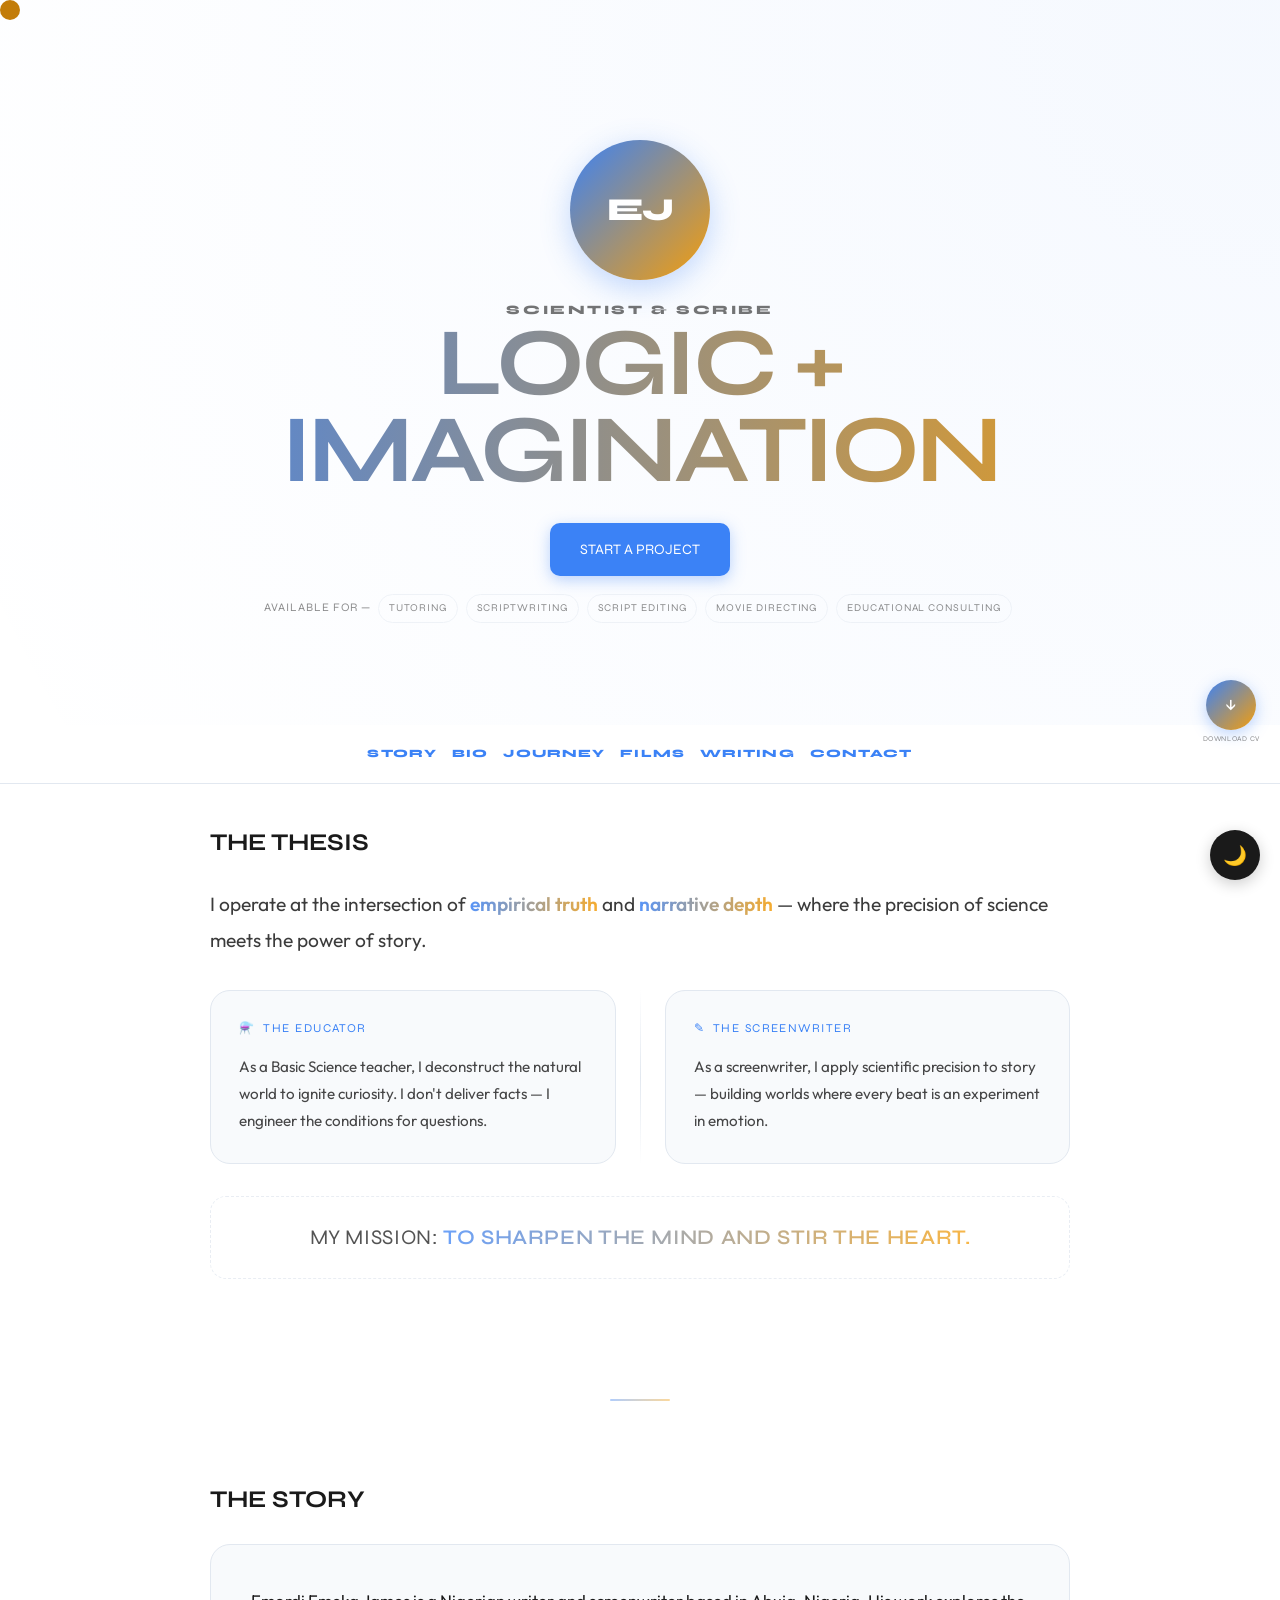
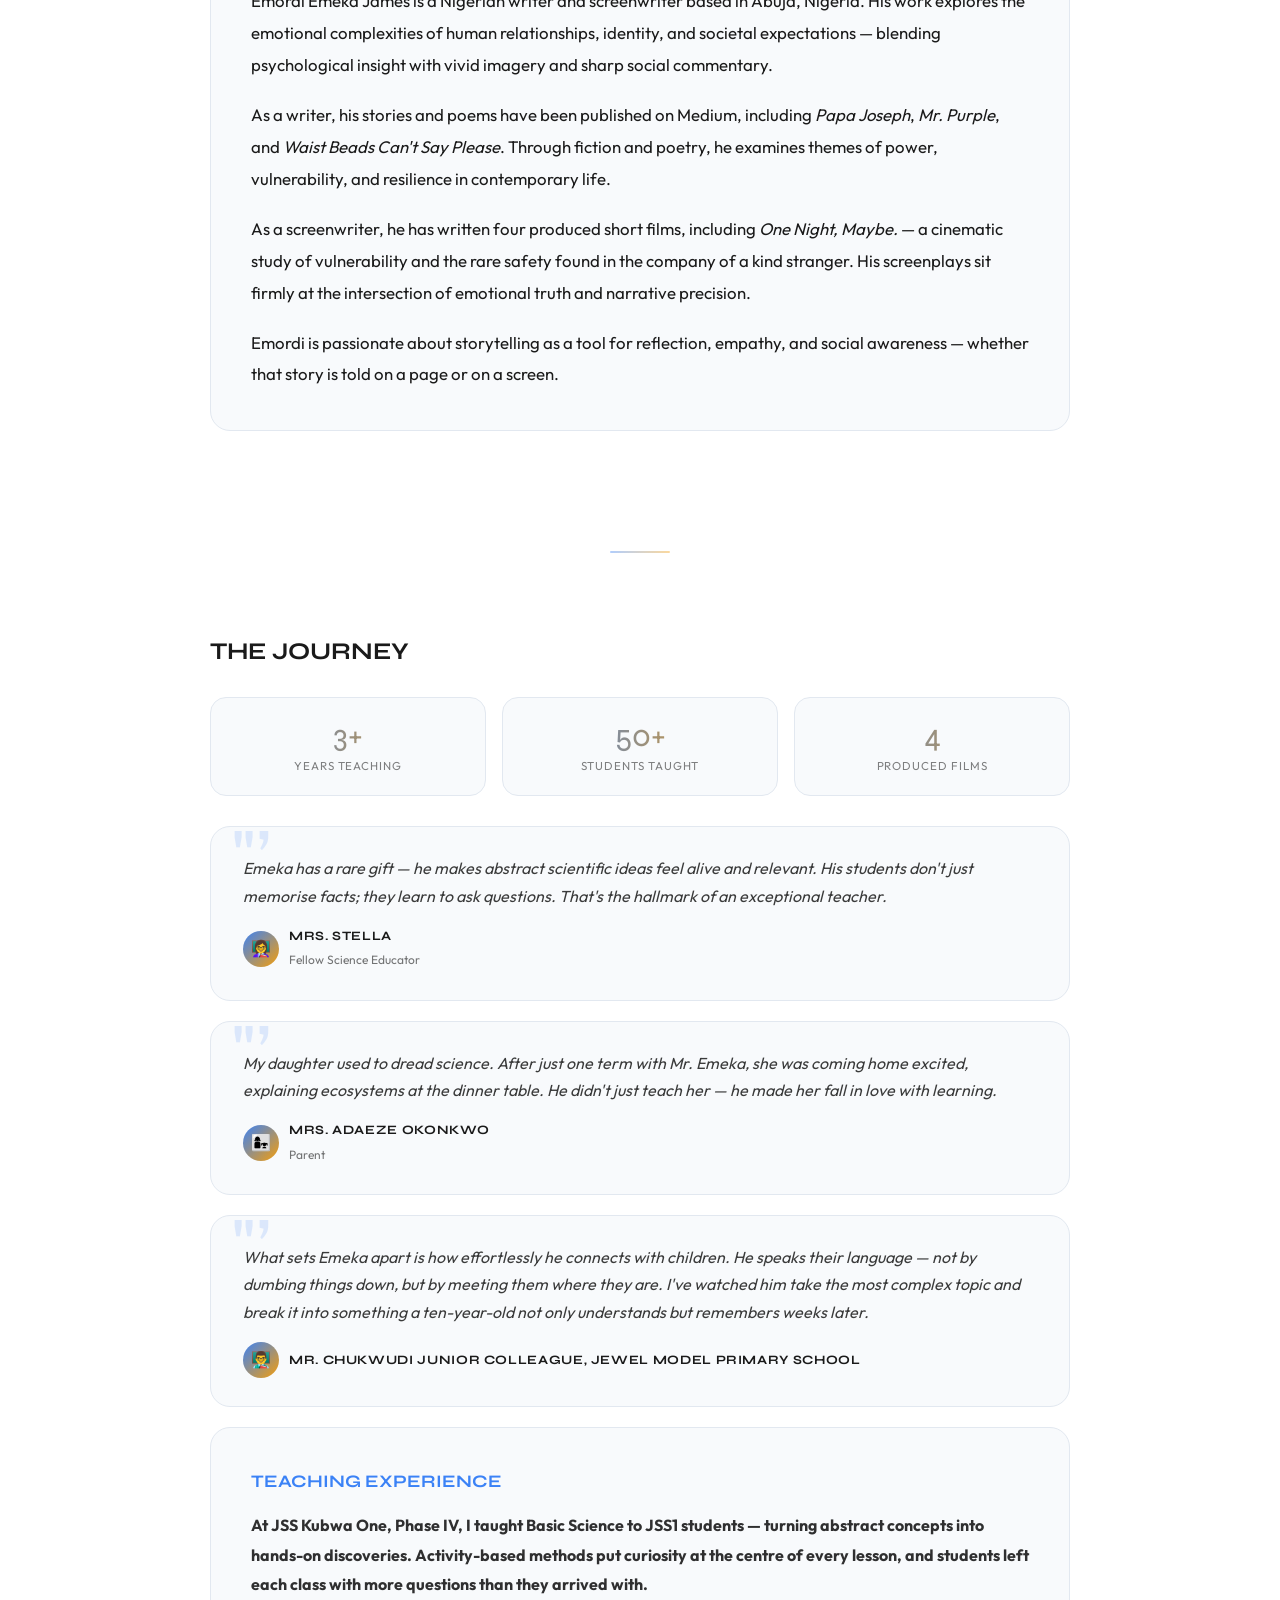
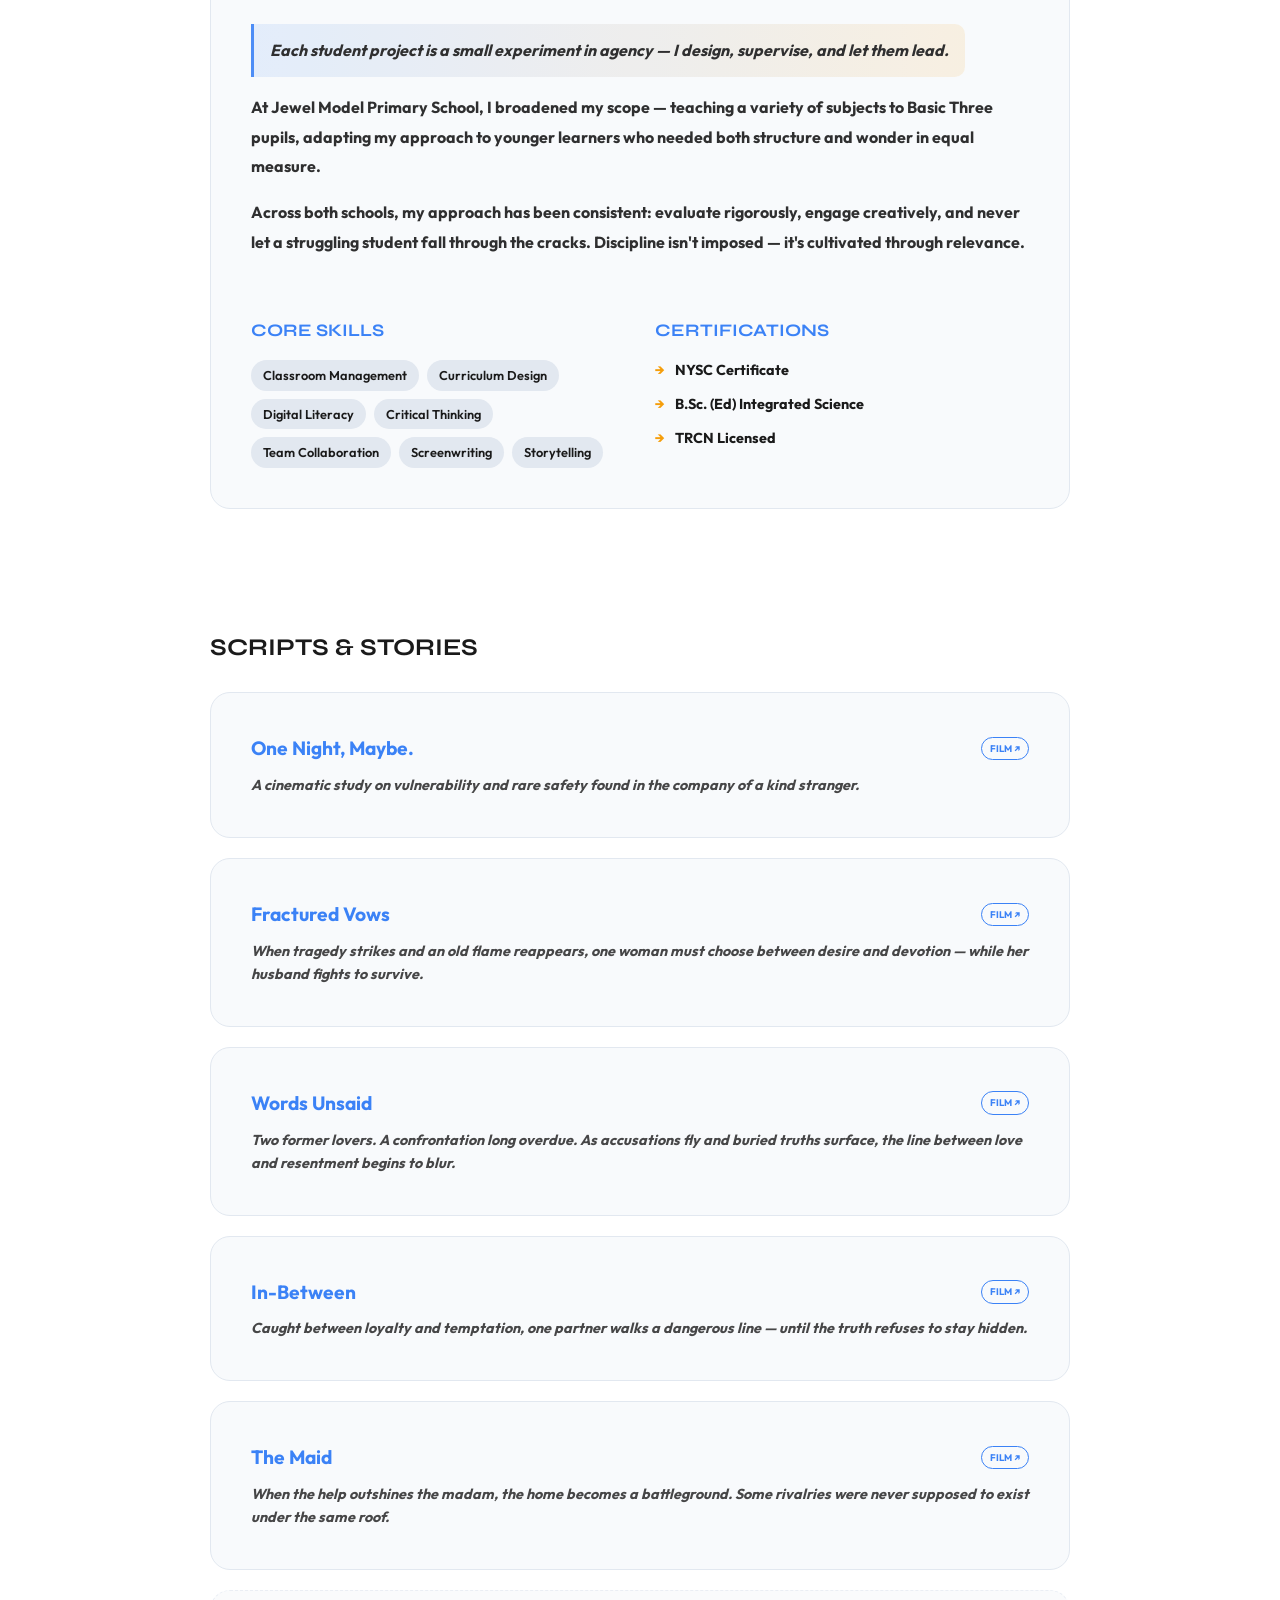
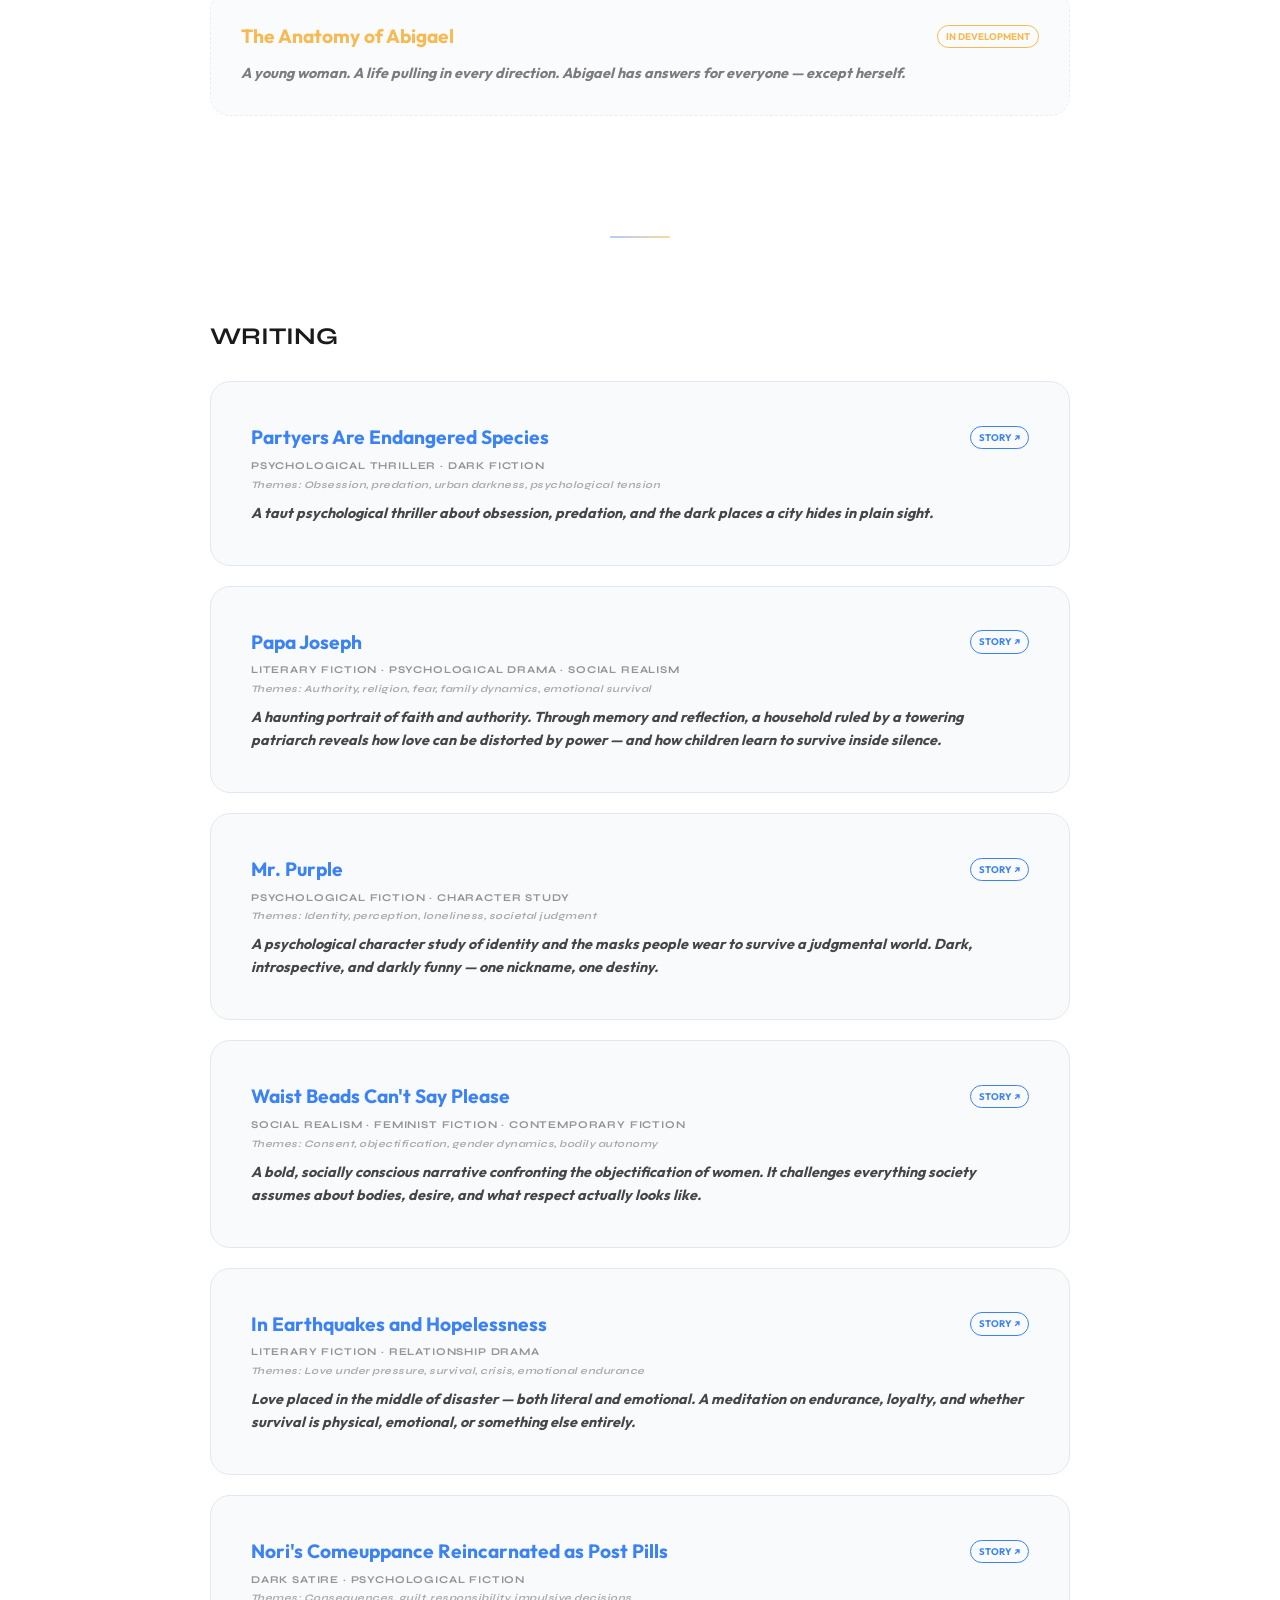
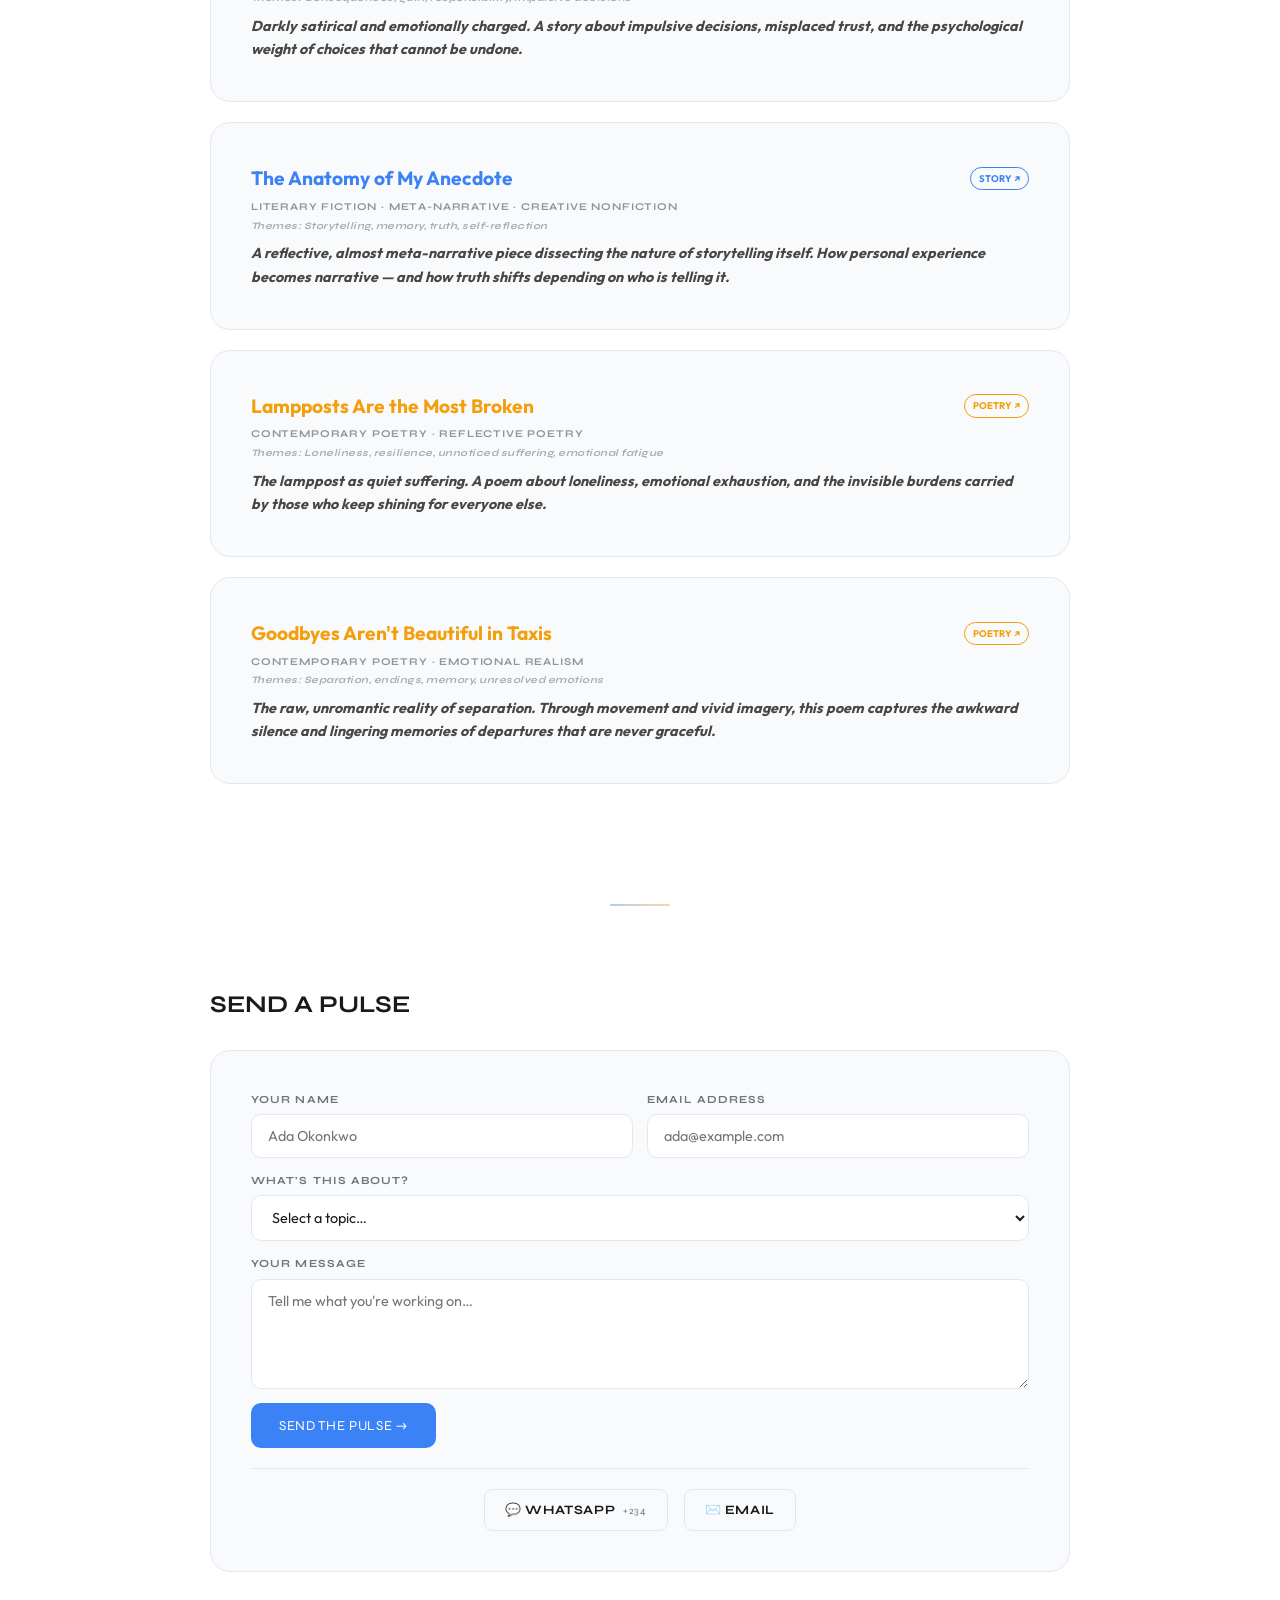
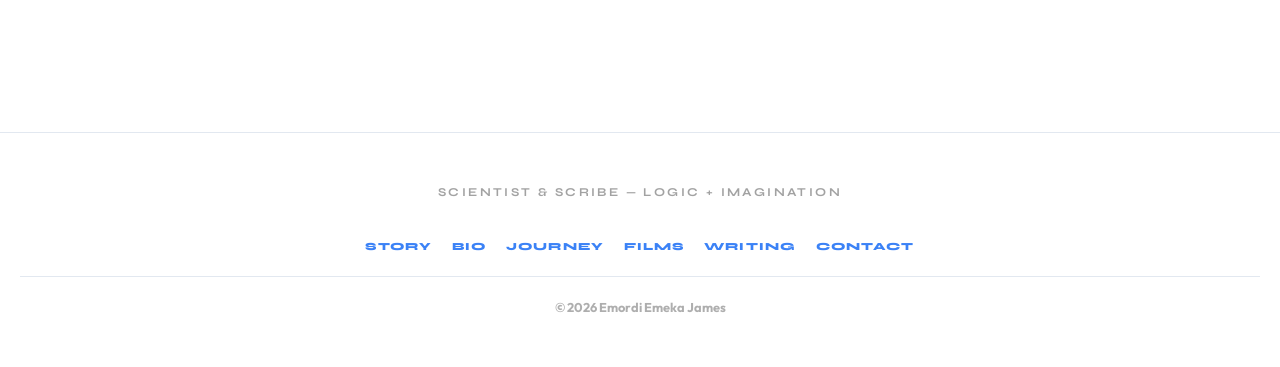
==== commit 2f377e0c: "Update index.html" ====
--- a/index.html
+++ b/index.html
@@ -208,7 +208,7 @@
 
         <div class="tsc">
             <p class="tst">What sets Emeka apart is how effortlessly he connects with children. He speaks their language &mdash; not by dumbing things down, but by meeting them where they are. I&apos;ve watched him take the most complex topic and break it into something a ten-year-old not only understands but remembers weeks later.</p>
-            <div class="tsa"><div class="tsav">&#128104;&#8205;&#127979;</div><div class="tsai"><strong>Mr. Chukwudi Eze</strong><span>Senior Colleague, Jewel Model Primary School</span></div></div>
+            <div class="tsa"><div class="tsav">&#128104;&#8205;&#127979;</div><div class="tsai"><strong>Mr. Chukwudi Junior Colleague, Jewel Model Primary School</span></div></div>
         </div>
 
         <div class="tc">
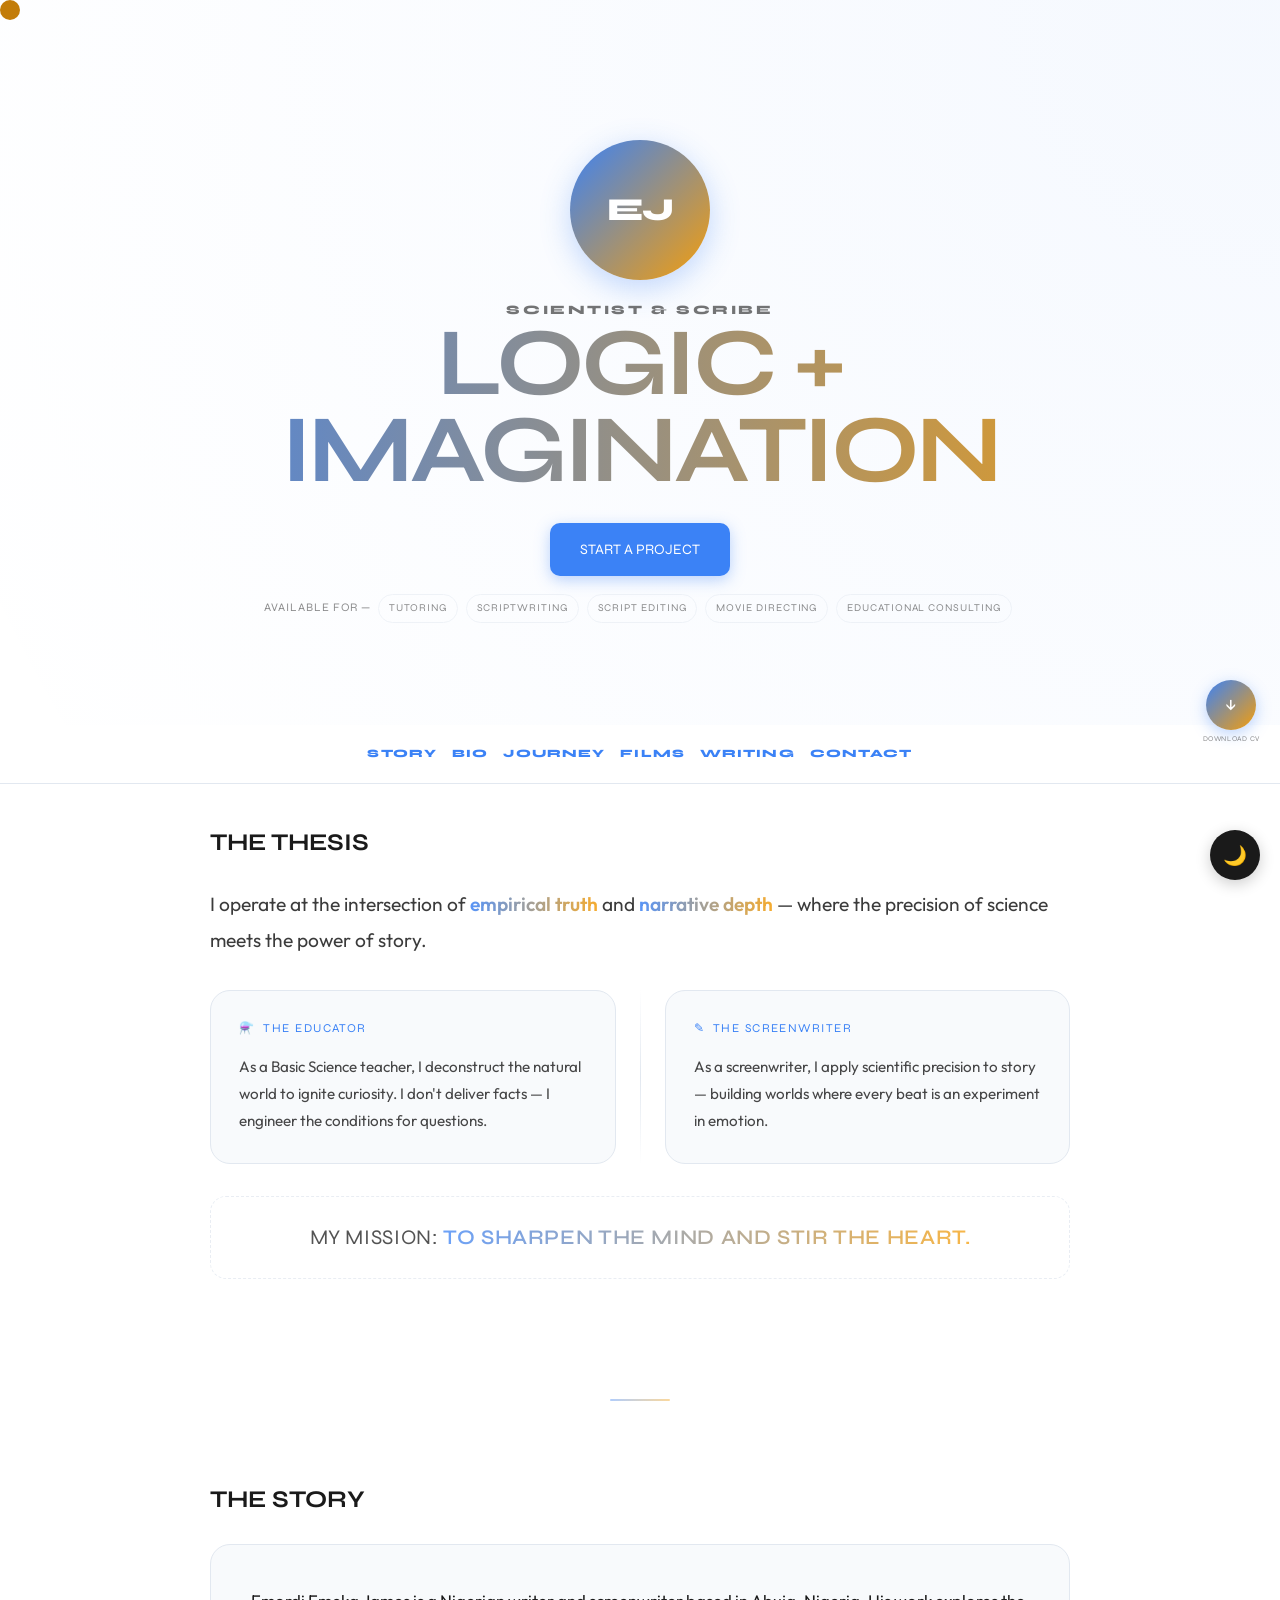
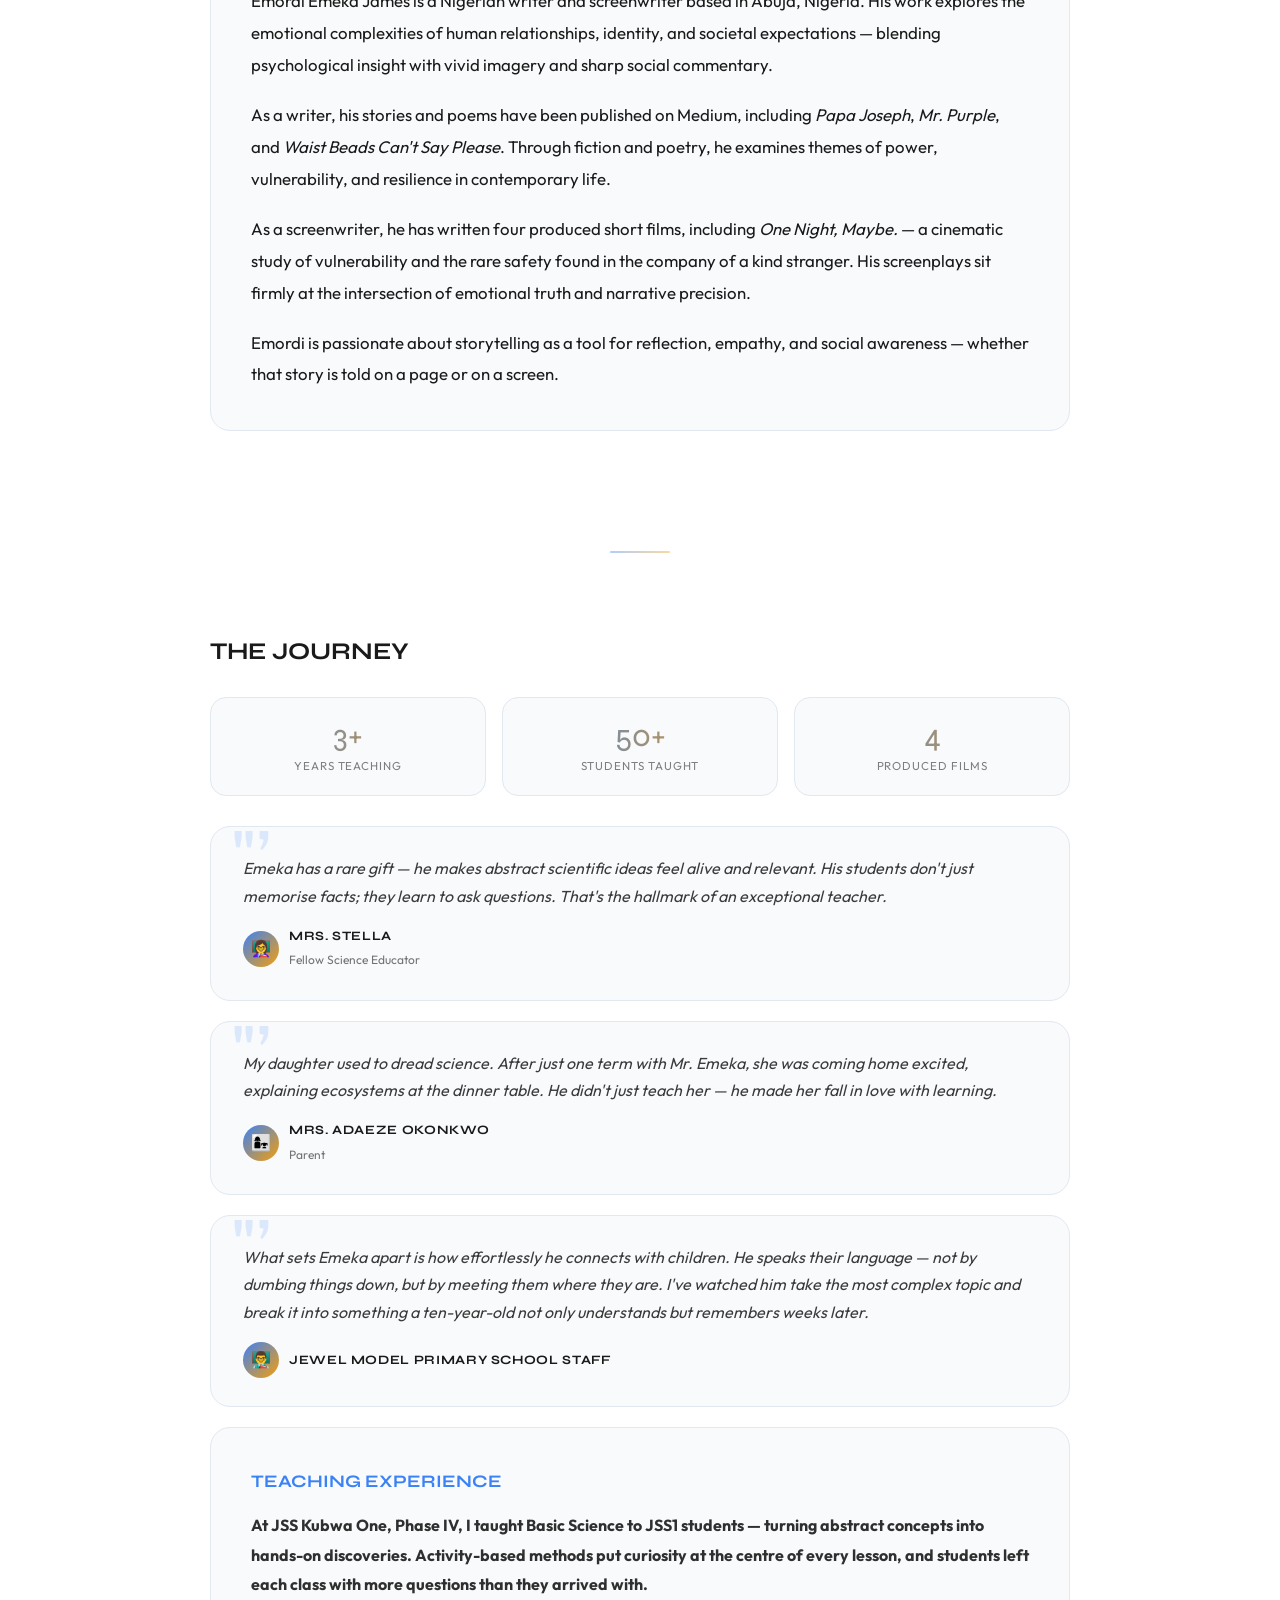
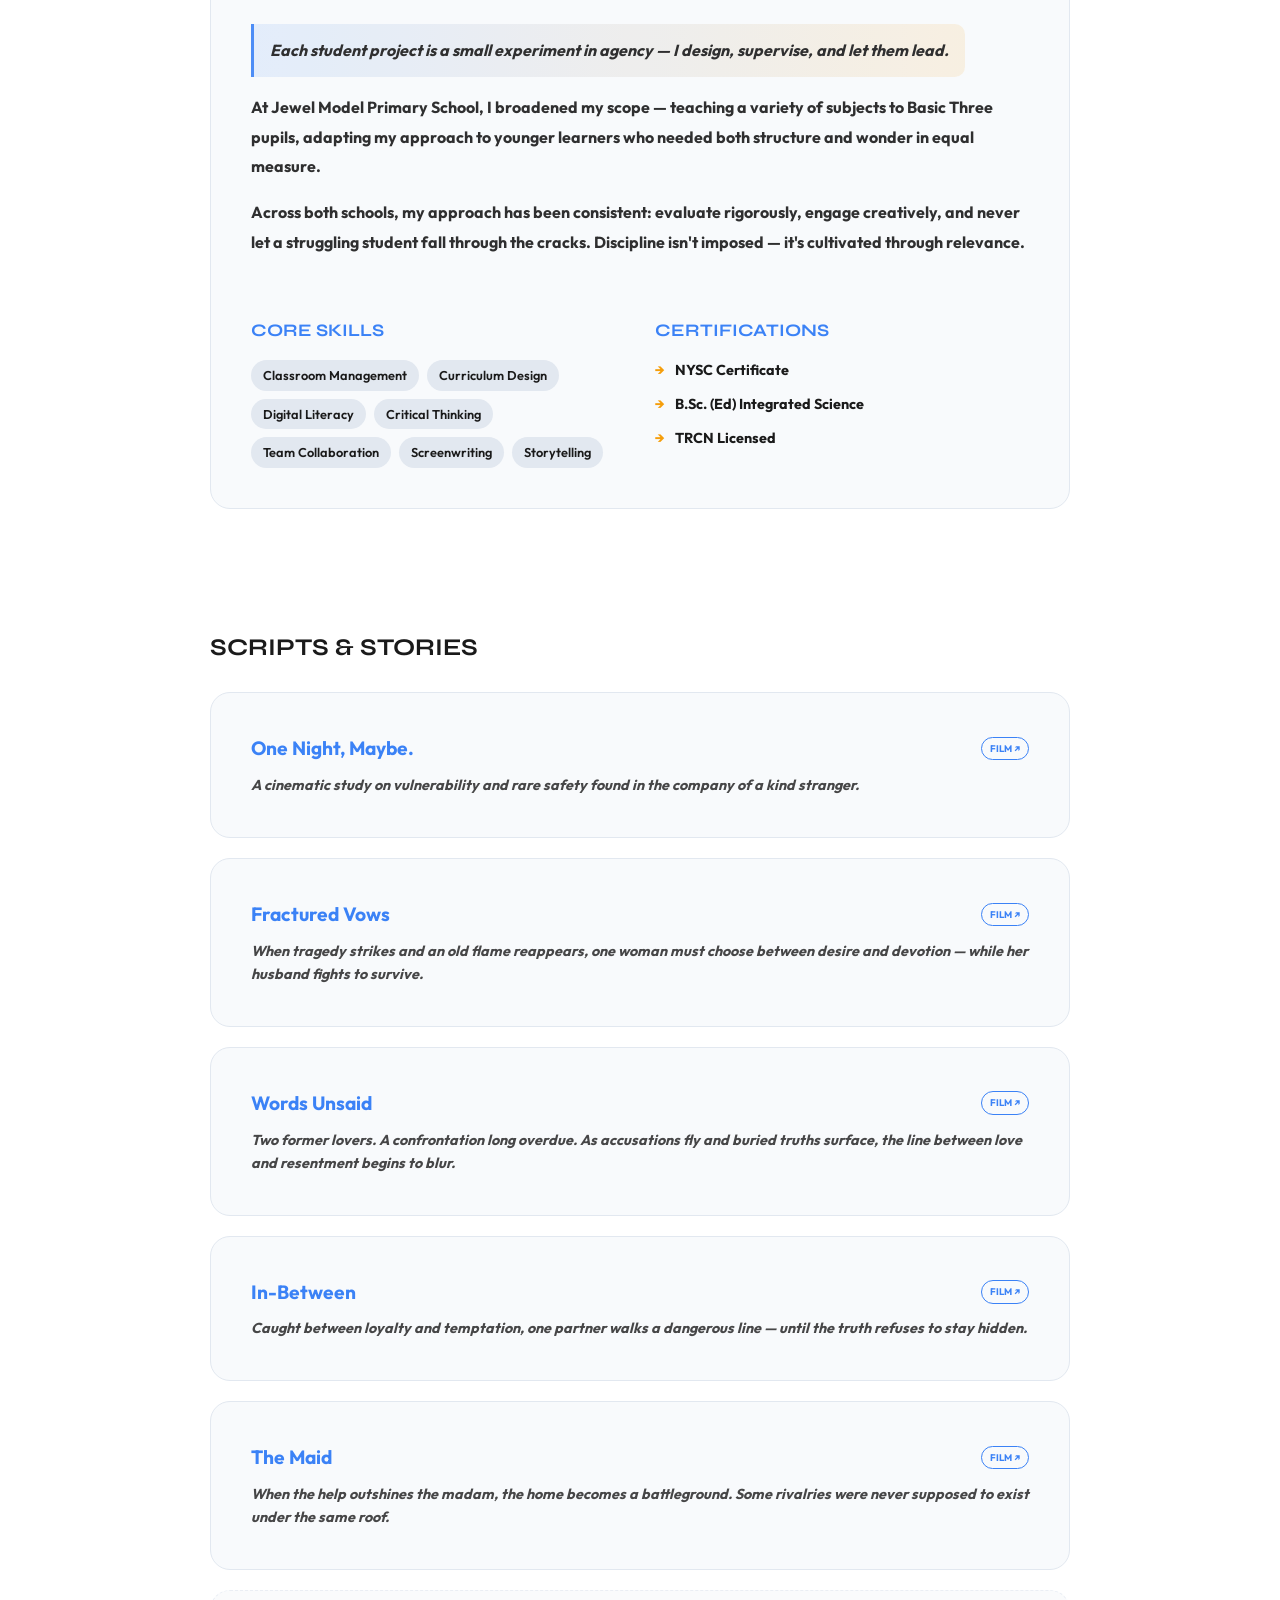
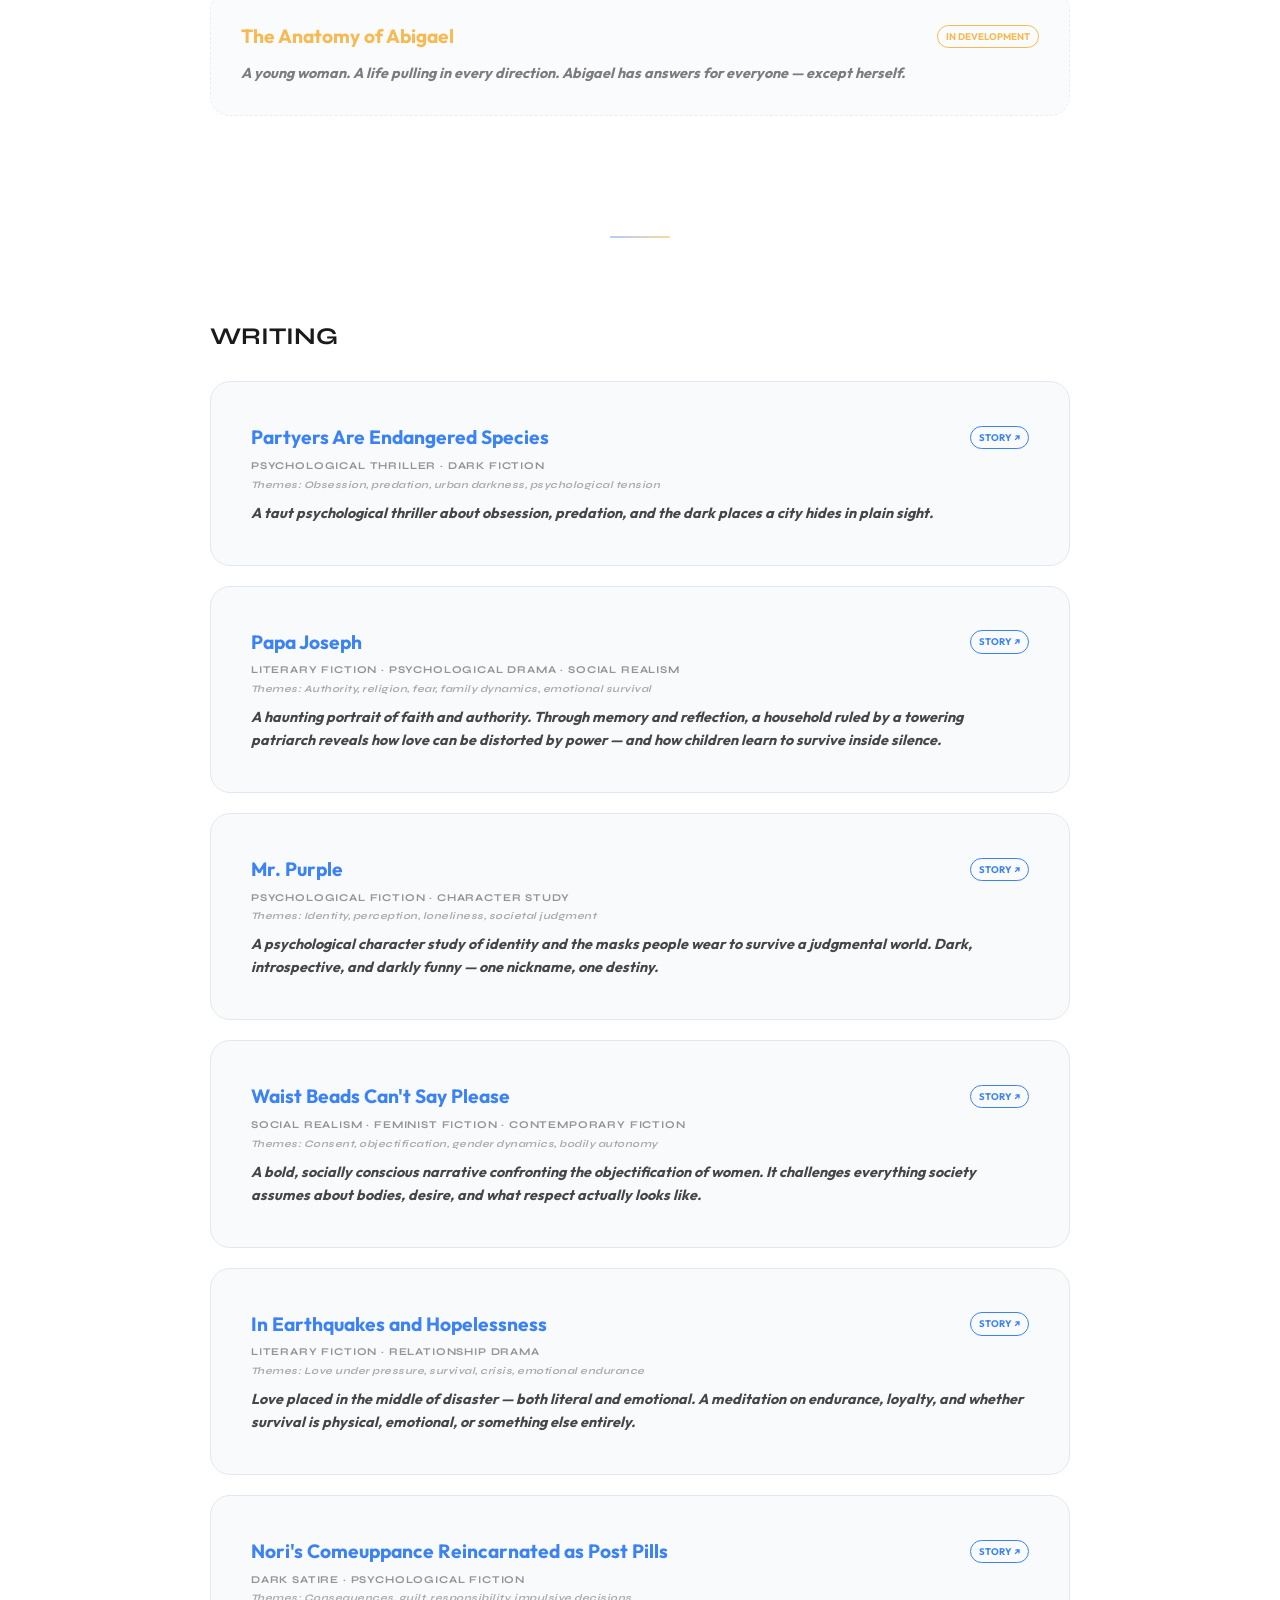
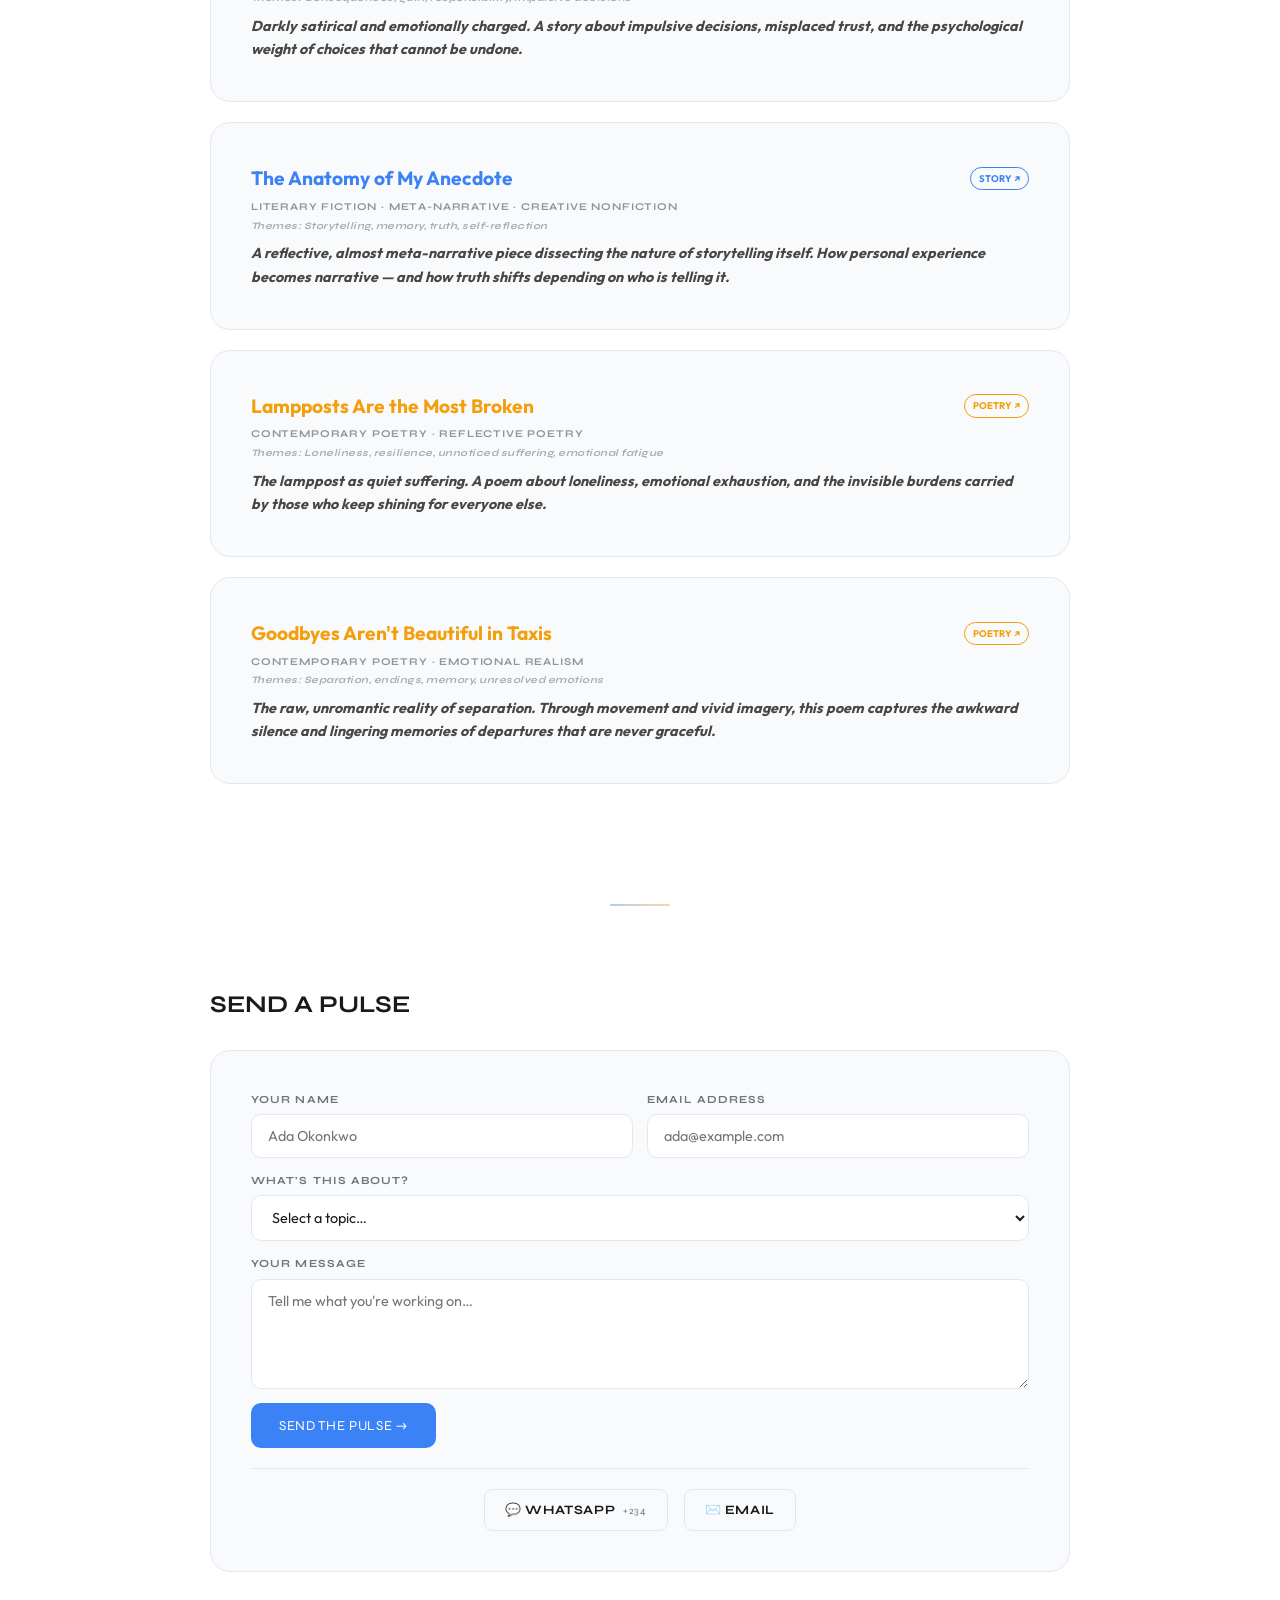
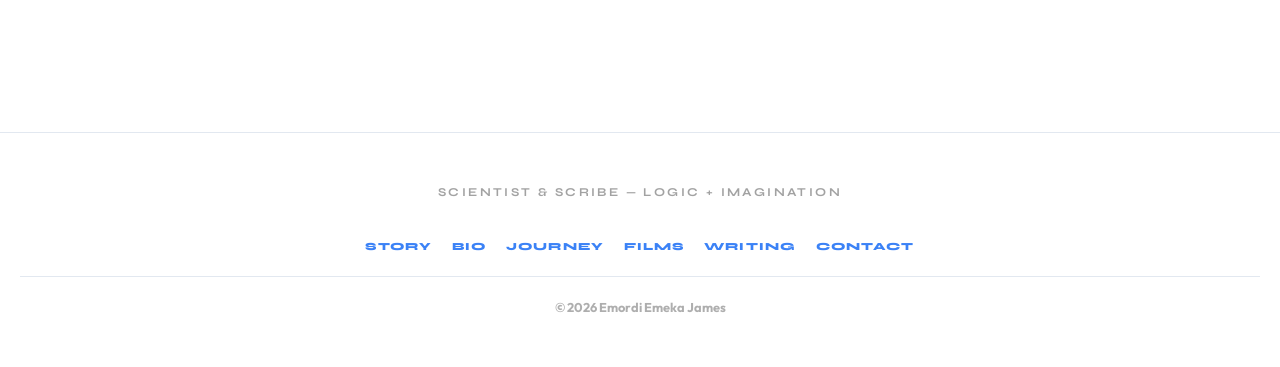
==== commit 2ccc2912: "Update index.html" ====
--- a/index.html
+++ b/index.html
@@ -208,7 +208,7 @@
 
         <div class="tsc">
             <p class="tst">What sets Emeka apart is how effortlessly he connects with children. He speaks their language &mdash; not by dumbing things down, but by meeting them where they are. I&apos;ve watched him take the most complex topic and break it into something a ten-year-old not only understands but remembers weeks later.</p>
-            <div class="tsa"><div class="tsav">&#128104;&#8205;&#127979;</div><div class="tsai"><strong>Mr. Chukwudi Junior Colleague, Jewel Model Primary School</span></div></div>
+            <div class="tsa"><div class="tsav">&#128104;&#8205;&#127979;</div><div class="tsai"><strong>Jewel Model Primary School Staff</span></div></div>
         </div>
 
         <div class="tc">
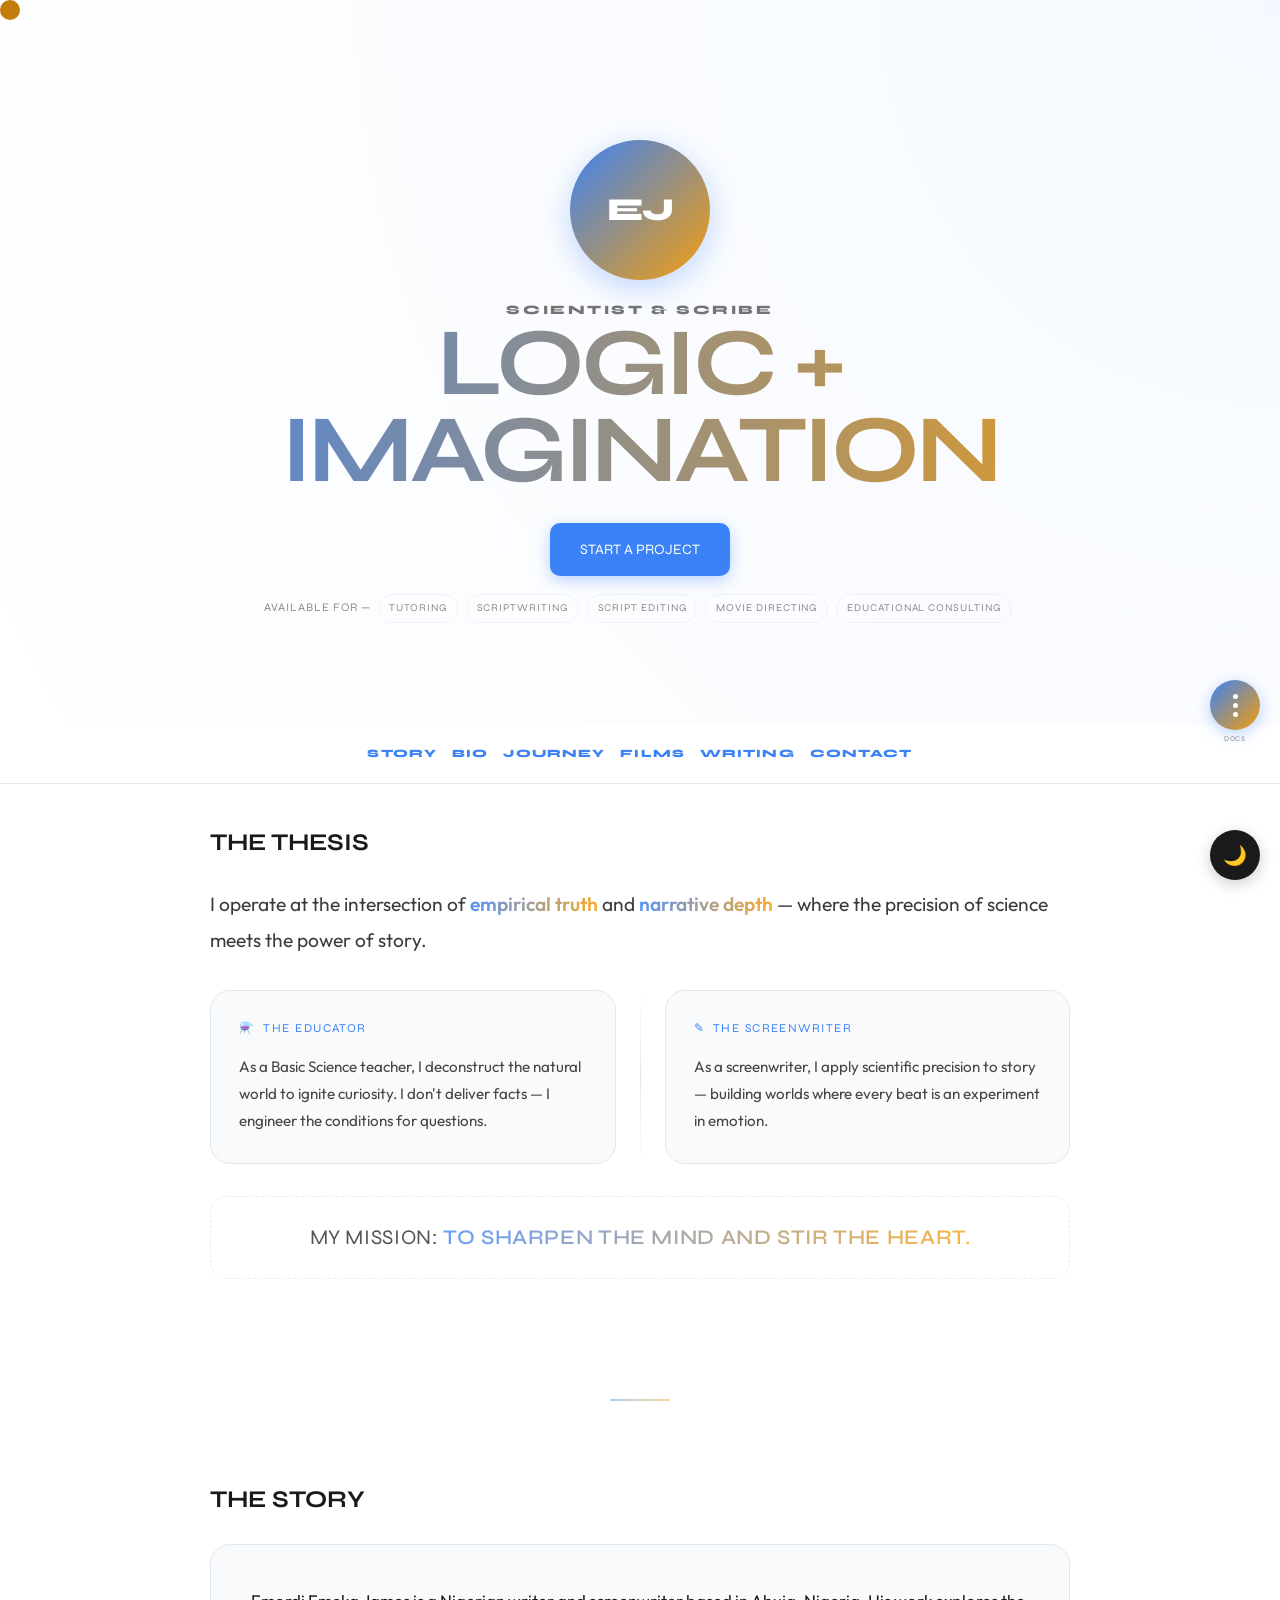
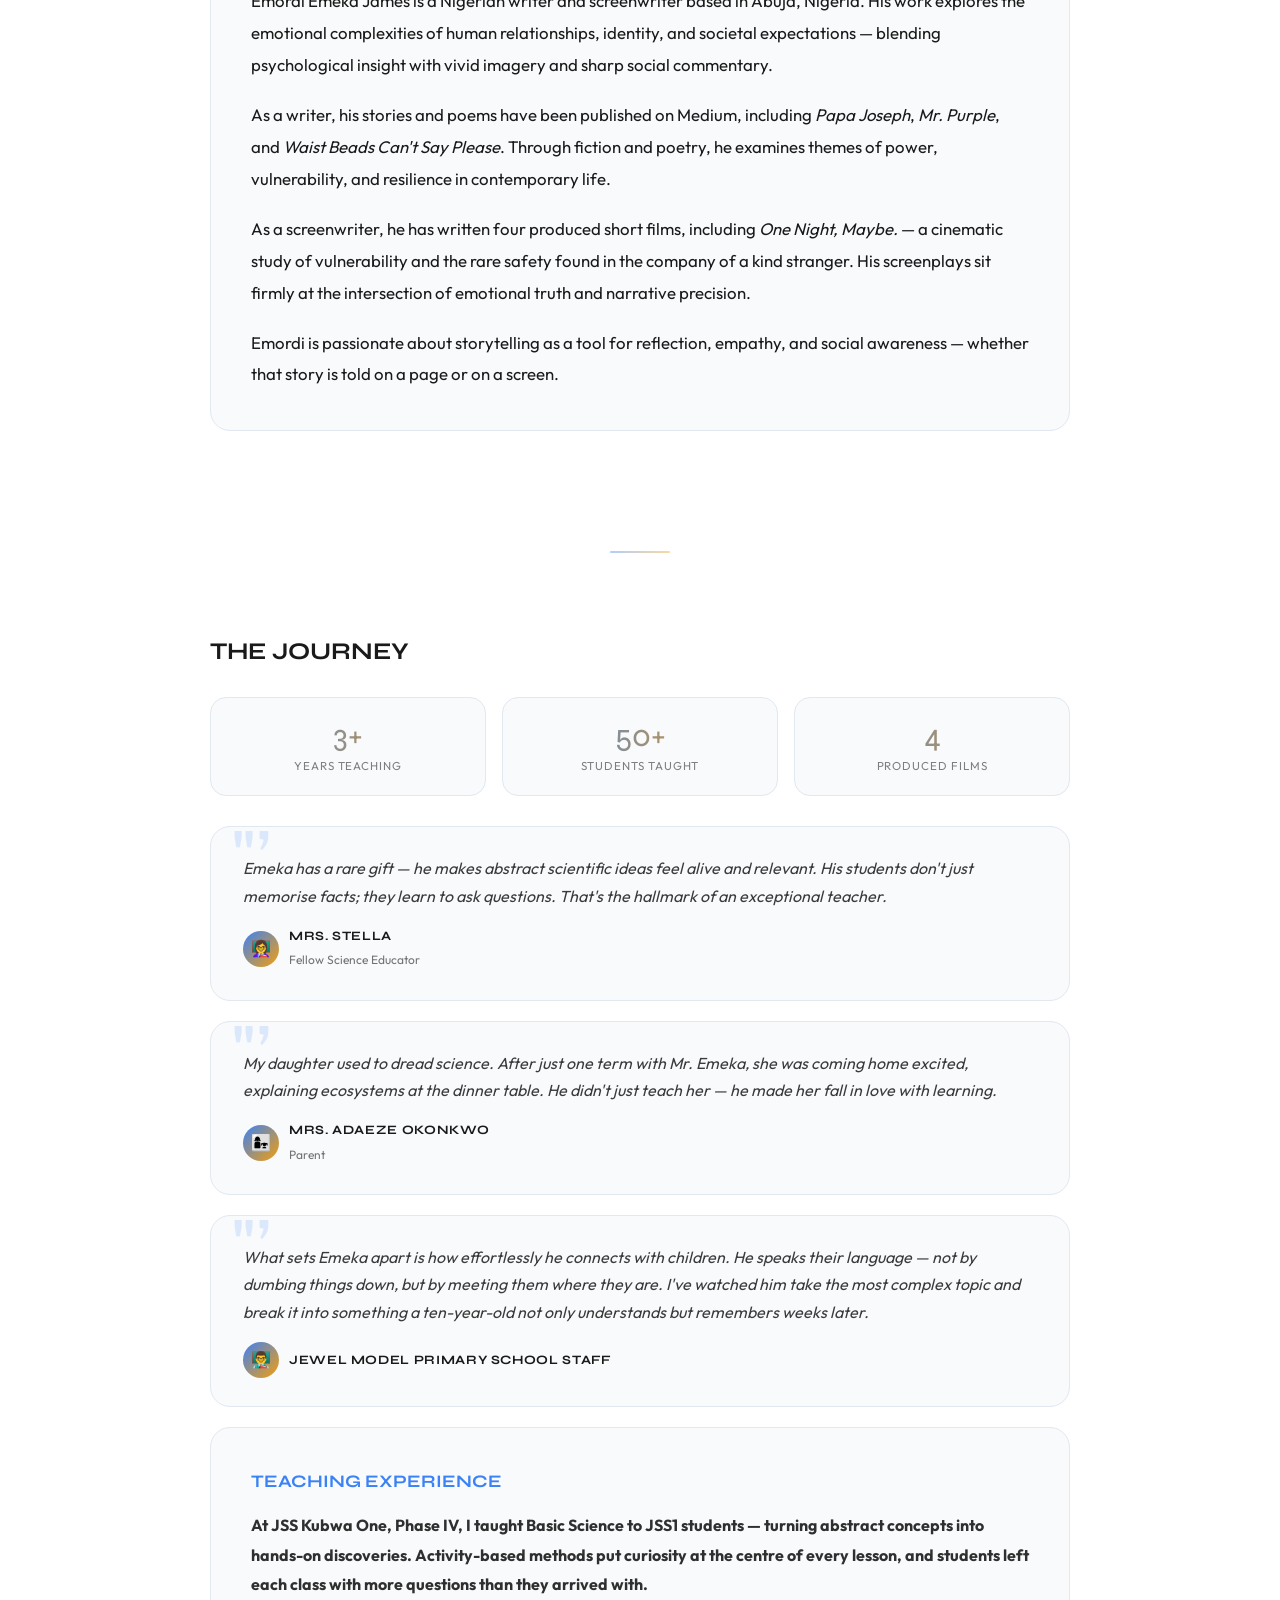
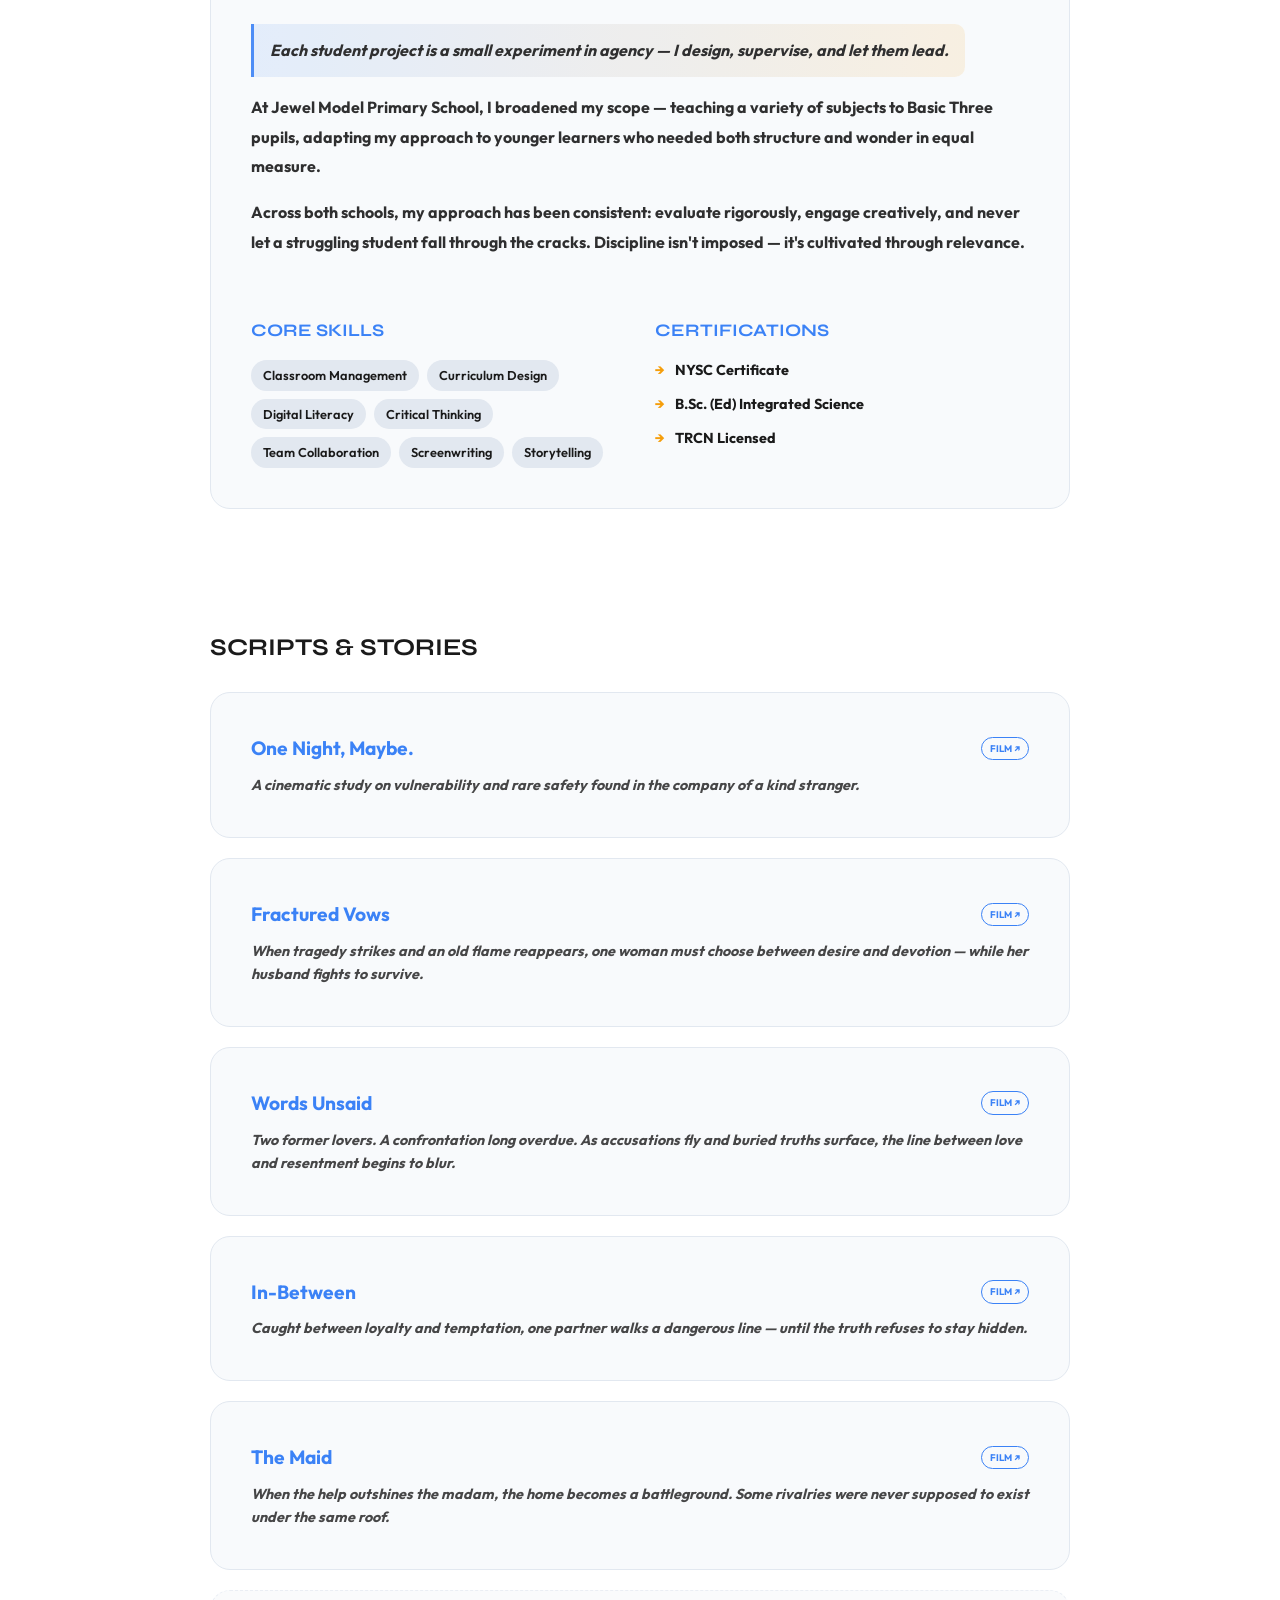
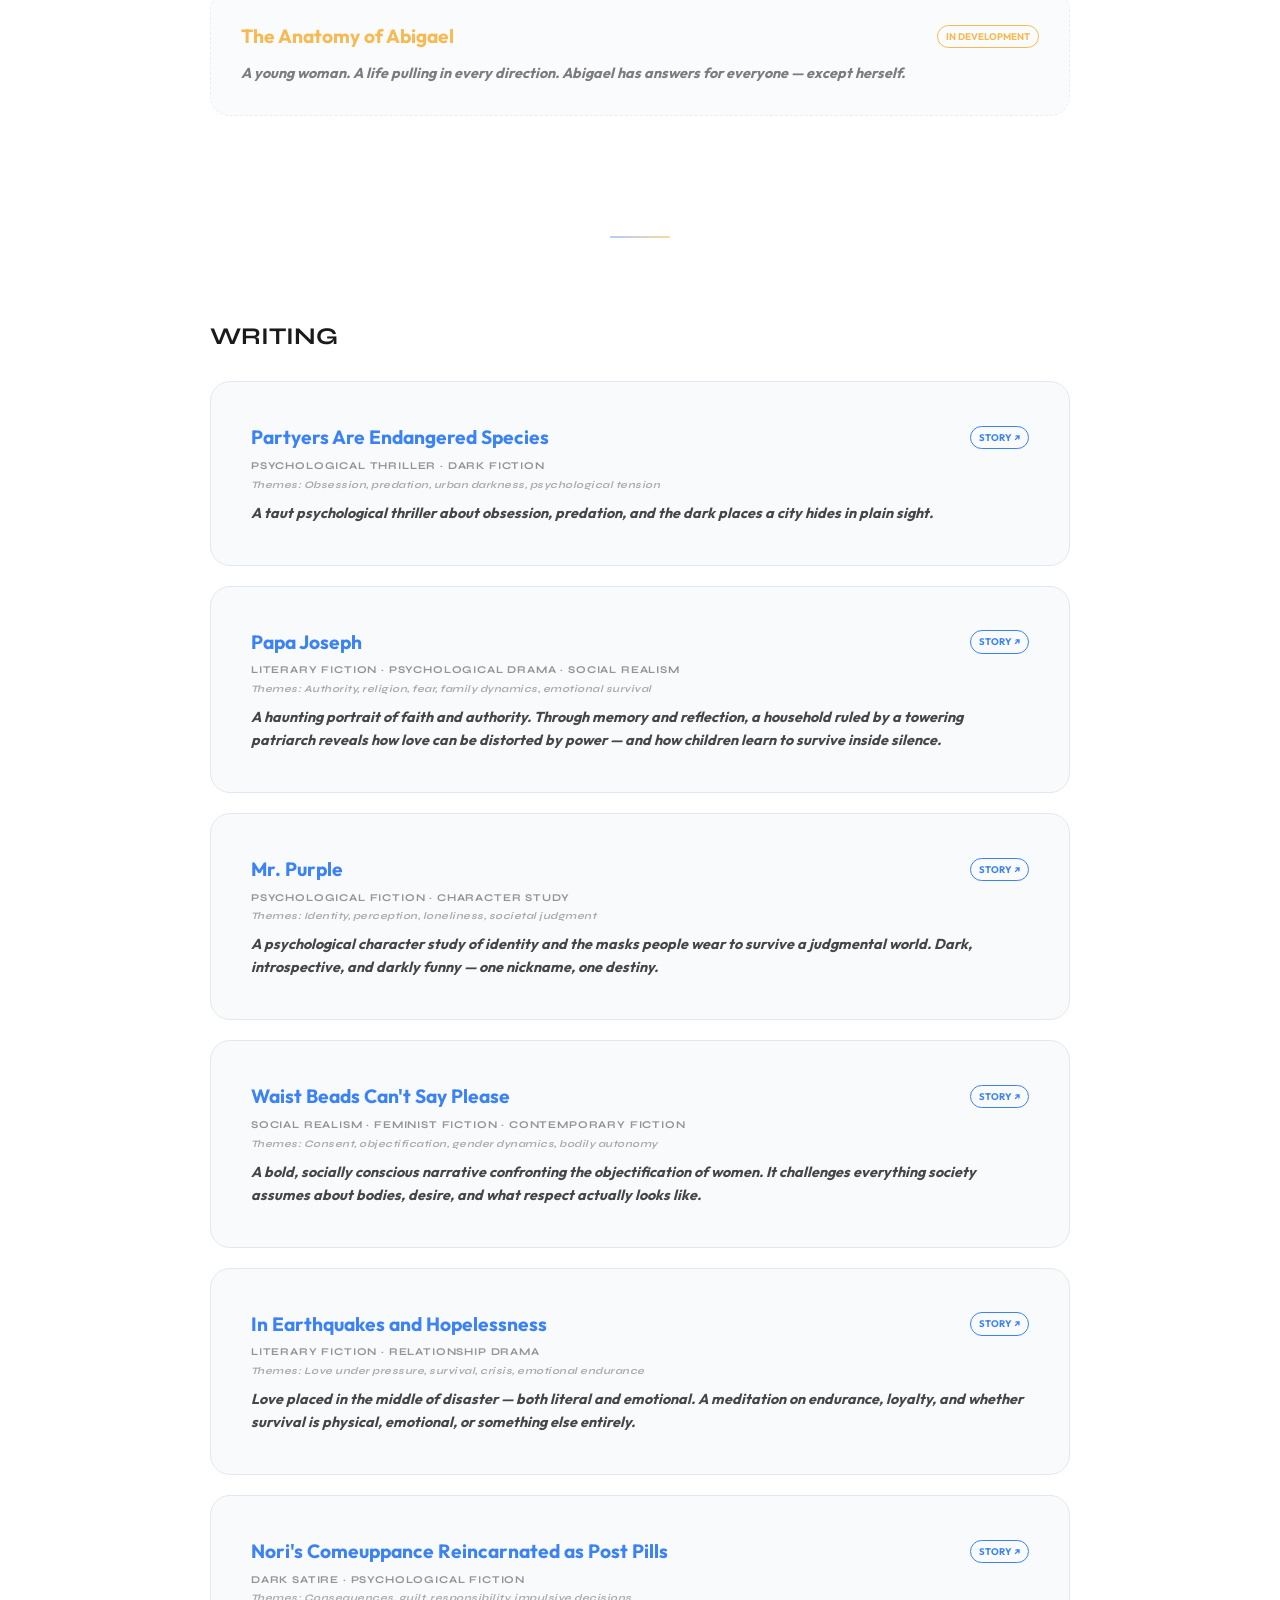
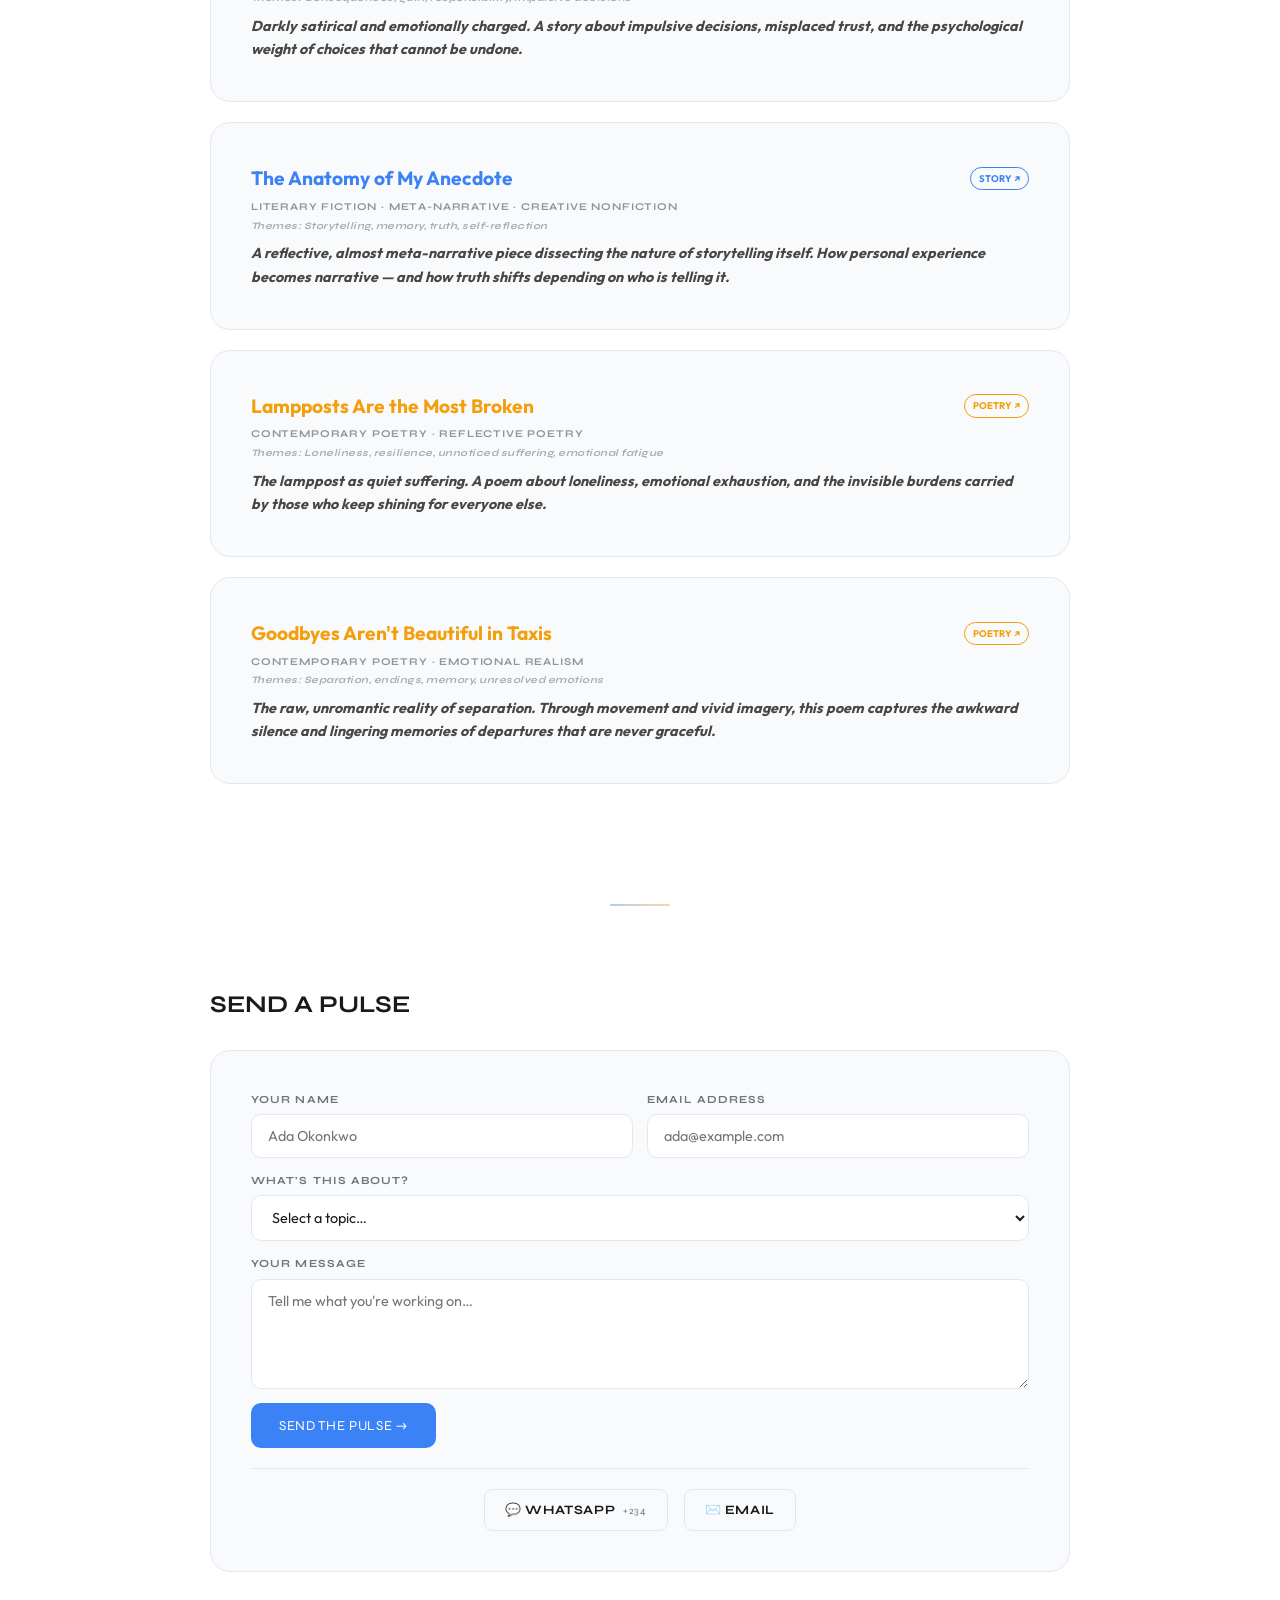
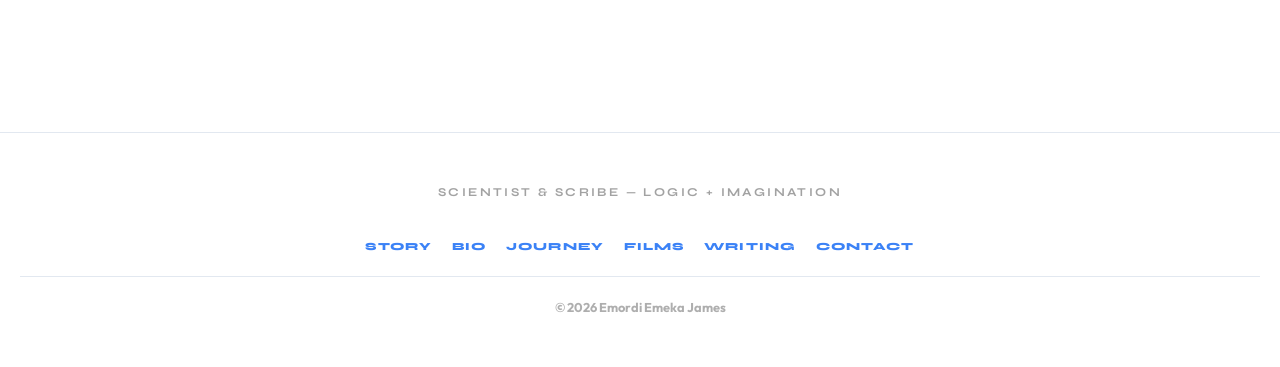
==== commit 726761ea: "Update index.html" ====
--- a/index.html
+++ b/index.html
@@ -3,18 +3,19 @@
 <head>
     <meta charset="UTF-8">
     <meta name="viewport" content="width=device-width, initial-scale=1.0">
-    <meta name="description" content="Emordi Emeka James: Basic Science educator and screenwriter blending logic with imagination.">
+    <meta name="description" content="Emordi Emeka James: Screenplay writer and teacher blending logic with imagination.">
     <meta name="author" content="Emordi Emeka James">
     <meta property="og:type" content="website">
-    <meta property="og:url" content="https://tristanjames.netlify.app">
-    <meta property="og:title" content="Emeka James | Scientist &amp; Scribe">
+    <meta property="og:url" content="https://emordi-emeka.vercel.app">
+    <meta property="og:title" content="Emordi Emeka James | Screenplay Writer and Teacher">
     <meta property="og:description" content="Basic Science educator and screenwriter operating at the intersection of logic and imagination.">
-    <meta property="og:image" content="https://tristanjames.netlify.app/og-image.png">
+    <meta property="og:image" content="https://emordi-emeka.vercel.app/og-image.png">
     <meta name="twitter:card" content="summary_large_image">
-    <meta name="twitter:title" content="Emeka James | Scientist &amp; Scribe">
+    <meta name="twitter:title" content="Emordi Emeka James | Screenplay Writer and Teacher">
     <meta name="twitter:description" content="Basic Science educator and screenwriter operating at the intersection of logic and imagination.">
-    <meta name="twitter:image" content="https://tristanjames.netlify.app/og-image.png">
-    <title>Emeka James | Scientist &amp; Scribe</title>
+    <meta name="twitter:image" content="https://emordi-emeka.vercel.app/og-image.png">
+    <title>Emordi Emeka James | Screenplay Writer and Teacher</title>
+    <link rel="icon" type="image/svg+xml" href="data:image/svg+xml,<svg xmlns='http://www.w3.org/2000/svg' viewBox='0 0 100 100'><defs><linearGradient id='g' x1='0%25' y1='0%25' x2='100%25' y2='100%25'><stop offset='0%25' stop-color='%233b82f6'/><stop offset='100%25' stop-color='%23f59e0b'/></linearGradient></defs><circle cx='50' cy='50' r='50' fill='url(%23g)'/><text x='50' y='63' font-family='Arial Black,sans-serif' font-size='36' font-weight='900' text-anchor='middle' fill='white'>EJ</text></svg>">
     <link rel="preconnect" href="https://fonts.googleapis.com">
     <link rel="preconnect" href="https://fonts.gstatic.com" crossorigin>
     <link href="https://fonts.googleapis.com/css2?family=Syne:wght@700;800&family=Outfit:wght@300;400;600&display=swap" rel="stylesheet">
@@ -113,10 +114,21 @@
         .tog{position:fixed;bottom:20px;right:20px;width:50px;height:50px;border-radius:50%;background:var(--text);color:var(--bg);border:none;z-index:1000;display:flex;align-items:center;justify-content:center;box-shadow:0 4px 15px rgba(0,0,0,.2);font-size:1.2rem}
         #btt{position:fixed;bottom:85px;right:20px;width:50px;height:50px;border-radius:50%;background:var(--primary);color:#fff;border:none;z-index:1000;display:flex;align-items:center;justify-content:center;font-size:1.2rem;opacity:0;visibility:hidden;transition:.3s;box-shadow:0 4px 15px rgba(59,130,246,.3)}
         #btt.visible{opacity:1;visibility:visible}
-        #cvBtn{position:fixed;bottom:155px;right:20px;z-index:1000;display:flex;flex-direction:column;align-items:center;gap:3px;text-decoration:none}
-        #cvBtn .cv-circle{width:50px;height:50px;border-radius:50%;background:linear-gradient(135deg,var(--primary),var(--accent));color:#fff;display:flex;align-items:center;justify-content:center;font-size:1.1rem;box-shadow:0 4px 15px rgba(59,130,246,.35);transition:transform .2s ease,box-shadow .2s ease}
-        #cvBtn:hover .cv-circle{transform:translateY(-2px);box-shadow:0 8px 20px rgba(59,130,246,.45)}
-        #cvBtn .cv-label{font-family:var(--hf);font-size:.45rem;text-transform:uppercase;letter-spacing:.08em;color:var(--text);opacity:.5;white-space:nowrap}
+        /* Three-dot docs menu */
+        #docsMenu{position:fixed;bottom:155px;right:20px;z-index:1001}
+        #docsToggle{width:50px;height:50px;border-radius:50%;background:linear-gradient(135deg,var(--primary),var(--accent));color:#fff;border:none;display:flex;align-items:center;justify-content:center;box-shadow:0 4px 15px rgba(59,130,246,.35);cursor:pointer;transition:transform .2s ease,box-shadow .2s ease;flex-direction:column;gap:4px;padding:0}
+        #docsToggle span{display:block;width:5px;height:5px;border-radius:50%;background:#fff}
+        #docsToggle:hover{transform:translateY(-2px);box-shadow:0 8px 20px rgba(59,130,246,.45)}
+        #docsDropdown{position:absolute;bottom:60px;right:0;background:var(--bg);border:1px solid var(--border);border-radius:14px;padding:8px;box-shadow:0 8px 30px rgba(0,0,0,.12);display:none;flex-direction:column;gap:6px;min-width:160px;backdrop-filter:blur(12px)}
+        #docsDropdown.open{display:flex}
+        .doc-item{display:flex;align-items:center;gap:10px;text-decoration:none;padding:10px 14px;border-radius:10px;transition:.2s;color:var(--text)}
+        .doc-item:hover{background:var(--card-bg);color:var(--primary)}
+        .doc-item-icon{width:30px;height:30px;border-radius:8px;display:flex;align-items:center;justify-content:center;font-size:.9rem;flex-shrink:0}
+        .doc-item-icon.cv{background:linear-gradient(135deg,var(--primary),#6366f1)}
+        .doc-item-icon.resume{background:linear-gradient(135deg,var(--accent),#ef4444)}
+        .doc-item-text strong{display:block;font-family:var(--hf);font-size:.7rem;text-transform:uppercase;letter-spacing:.06em}
+        .doc-item-text span{font-size:.65rem;opacity:.5}
+        .docs-label{font-family:var(--hf);font-size:.45rem;text-transform:uppercase;letter-spacing:.08em;color:var(--text);opacity:.5;text-align:center;margin-top:3px}
         footer{text-align:center;padding:50px 20px;border-top:1px solid var(--border);font-size:.8rem}
         .ftl{font-family:var(--hf);font-size:.75rem;text-transform:uppercase;letter-spacing:.2em;opacity:.4;margin-bottom:16px}
         .fn{display:flex;justify-content:center;gap:20px;margin-bottom:20px;flex-wrap:wrap}
@@ -130,10 +142,28 @@
 <div id="cursor"></div>
 <button class="tog" id="dtog" onclick="toggleDarkMode()" aria-label="Switch to Dark Mode">&#127769;</button>
 <button id="btt" onclick="scrollToTop()" aria-label="Back to Top">&#8593;</button>
-<a id="cvBtn" href="emeka_james_cv.pdf" download="Emordi_Emeka_James_CV.pdf" aria-label="Download CV">
-    <div class="cv-circle">&#8595;</div>
-    <span class="cv-label">Download CV</span>
-</a>
+<div id="docsMenu">
+    <div id="docsDropdown">
+        <a href="emeka_james_cv.pdf" download="Emordi_Emeka_James_CV.pdf" class="doc-item">
+            <div class="doc-item-icon cv">&#128196;</div>
+            <div class="doc-item-text">
+                <strong>Download CV</strong>
+                <span>Full credentials</span>
+            </div>
+        </a>
+        <a href="emeka_james_resume.pdf" download="Emordi_Emeka_James_Resume.pdf" class="doc-item">
+            <div class="doc-item-icon resume">&#127916;</div>
+            <div class="doc-item-text">
+                <strong>Download Resume</strong>
+                <span>Screenwriting focus</span>
+            </div>
+        </a>
+    </div>
+    <button id="docsToggle" onclick="toggleDocs()" aria-label="Documents">
+        <span></span><span></span><span></span>
+    </button>
+    <div class="docs-label">Docs</div>
+</div>
 
 <header class="fade">
     <div class="pp"><div class="ppi">EJ</div></div>
@@ -467,6 +497,17 @@
         document.querySelectorAll("nav a").forEach(function(a){a.classList.remove("active");if(a.getAttribute("href").includes(cur2))a.classList.add("active")});
     });
     var dtog=document.getElementById("dtog");
+    function toggleDocs(){
+        var dd=document.getElementById("docsDropdown");
+        dd.classList.toggle("open");
+    }
+    // Close docs dropdown when clicking outside
+    document.addEventListener("click",function(e){
+        var menu=document.getElementById("docsMenu");
+        if(menu && !menu.contains(e.target)){
+            document.getElementById("docsDropdown").classList.remove("open");
+        }
+    });
     function toggleDarkMode(){
         document.body.classList.toggle("dark");
         var d=document.body.classList.contains("dark");
@@ -492,4 +533,4 @@
     }
 </script>
 </body>
-</html>
+</html>
